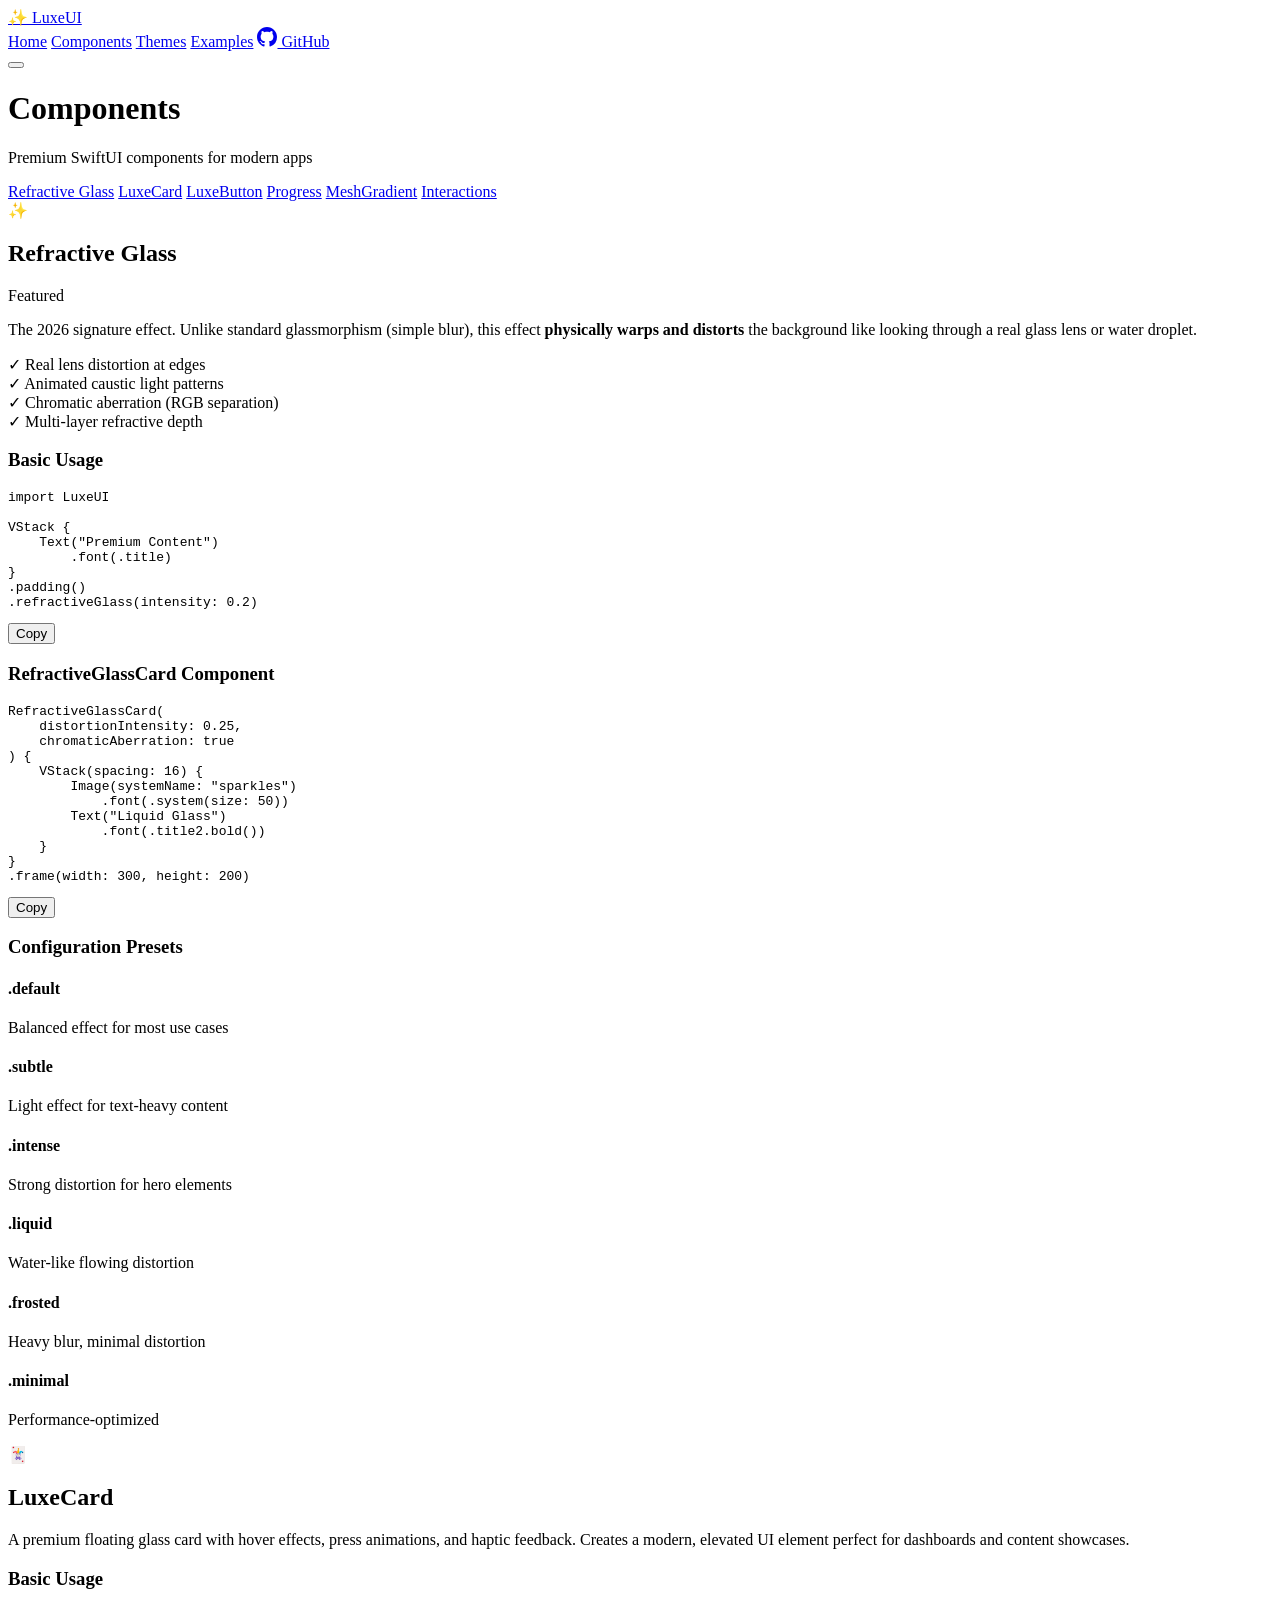
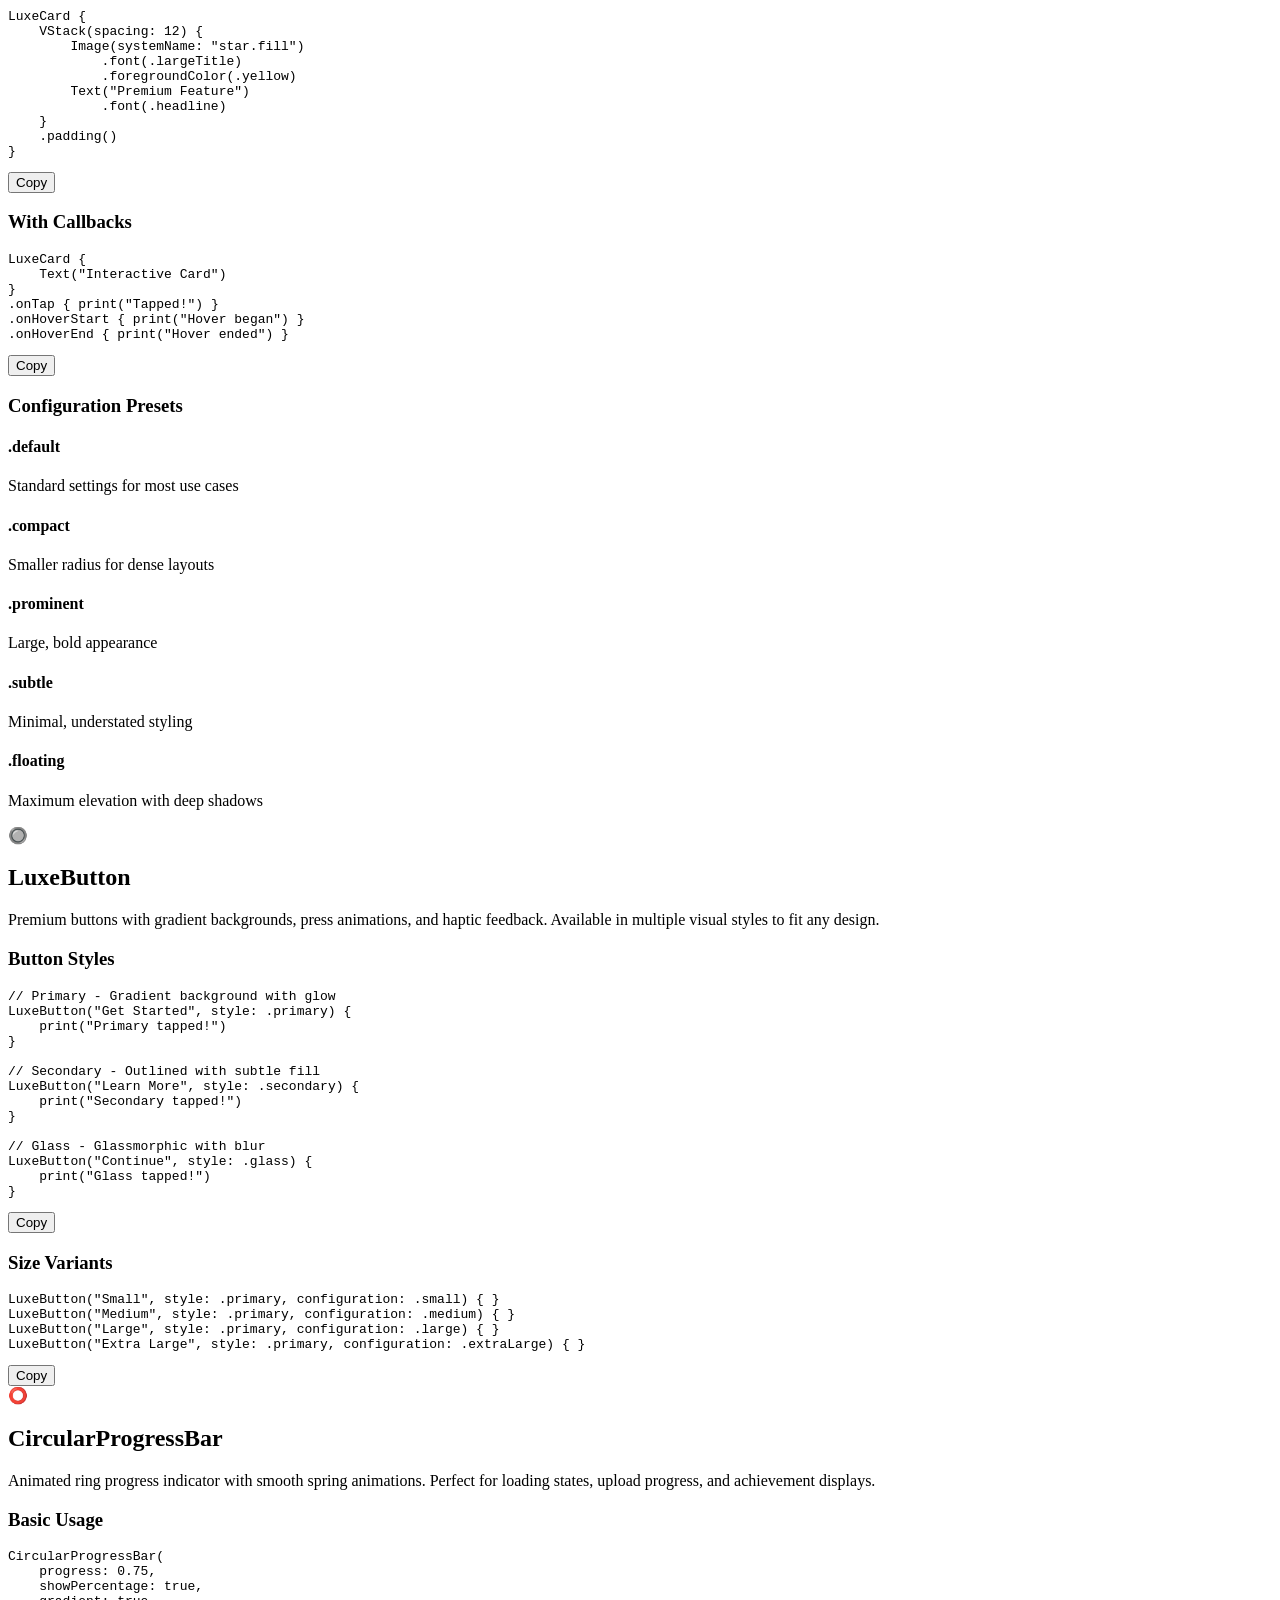
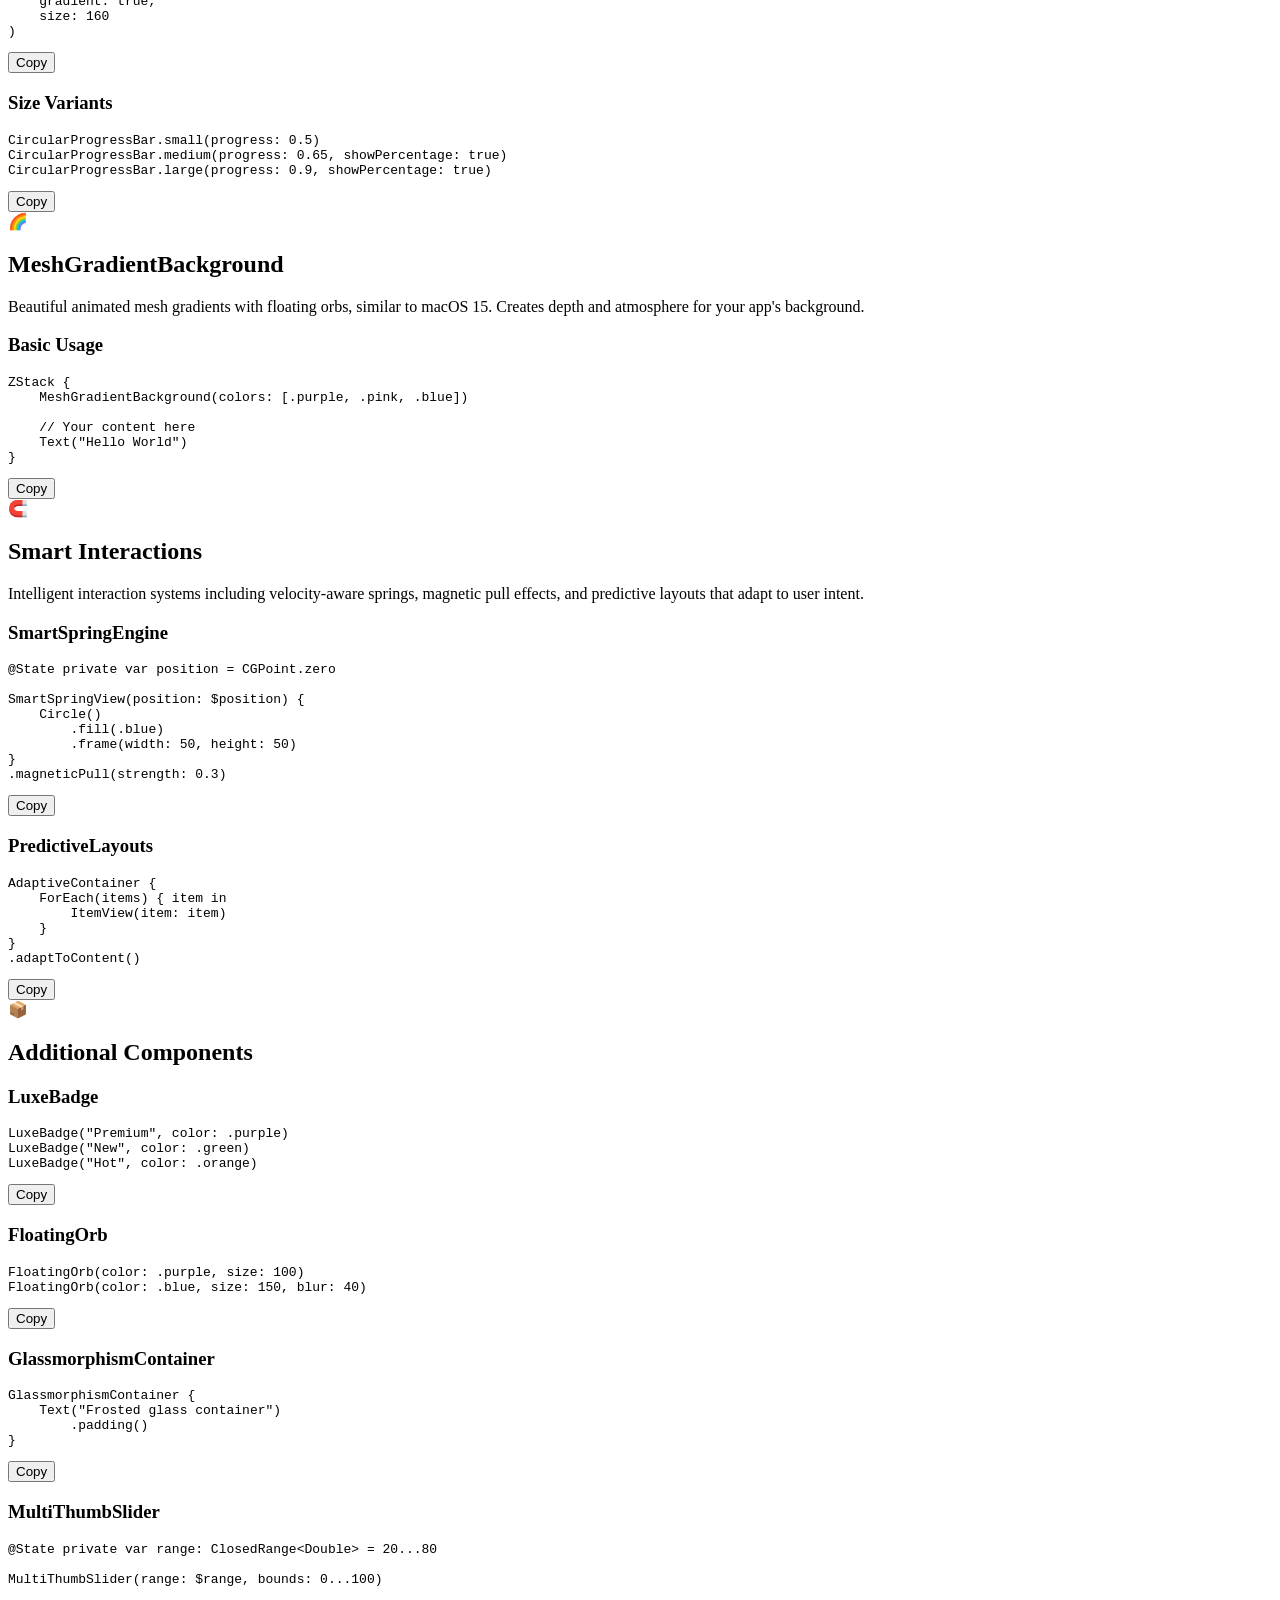
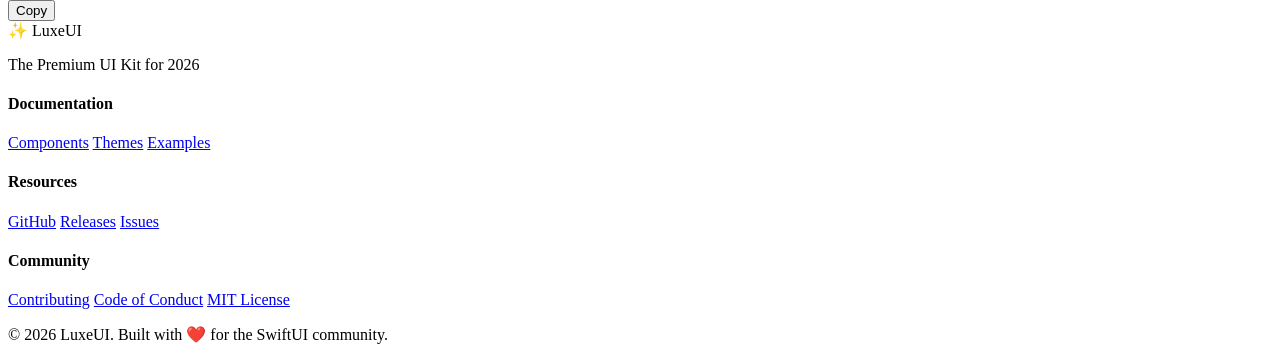
==== docs/components.html @ 12033978 "Add Vercel Analytics to documentation pages" ====
<!DOCTYPE html>
<html lang="en">
<head>
    <meta charset="UTF-8">
    <meta name="viewport" content="width=device-width, initial-scale=1.0">
    <title>Components - LuxeUI</title>
    <link rel="stylesheet" href="styles.css">
    <link rel="preconnect" href="https://fonts.googleapis.com">
    <link rel="preconnect" href="https://fonts.gstatic.com" crossorigin>
    <link href="https://fonts.googleapis.com/css2?family=Inter:wght@300;400;500;600;700&display=swap" rel="stylesheet">
    <link rel="icon" type="image/svg+xml" href="data:image/svg+xml,<svg xmlns='http://www.w3.org/2000/svg' viewBox='0 0 100 100'><text y='.9em' font-size='90'>✨</text></svg>">
</head>
<body>
    <!-- Navigation -->
    <nav class="navbar">
        <div class="nav-container">
            <a href="index.html" class="nav-logo">
                <span class="logo-icon">✨</span>
                <span class="logo-text">LuxeUI</span>
            </a>
            <div class="nav-links">
                <a href="index.html" class="nav-link">Home</a>
                <a href="components.html" class="nav-link active">Components</a>
                <a href="themes.html" class="nav-link">Themes</a>
                <a href="examples.html" class="nav-link">Examples</a>
                <a href="https://github.com/Ronitsabhaya75/Luxe-UI" class="nav-link nav-github" target="_blank">
                    <svg height="20" width="20" viewBox="0 0 16 16" fill="currentColor">
                        <path d="M8 0C3.58 0 0 3.58 0 8c0 3.54 2.29 6.53 5.47 7.59.4.07.55-.17.55-.38 0-.19-.01-.82-.01-1.49-2.01.37-2.53-.49-2.69-.94-.09-.23-.48-.94-.82-1.13-.28-.15-.68-.52-.01-.53.63-.01 1.08.58 1.23.82.72 1.21 1.87.87 2.33.66.07-.52.28-.87.51-1.07-1.78-.2-3.64-.89-3.64-3.95 0-.87.31-1.59.82-2.15-.08-.2-.36-1.02.08-2.12 0 0 .67-.21 2.2.82.64-.18 1.32-.27 2-.27.68 0 1.36.09 2 .27 1.53-1.04 2.2-.82 2.2-.82.44 1.1.16 1.92.08 2.12.51.56.82 1.27.82 2.15 0 3.07-1.87 3.75-3.65 3.95.29.25.54.73.54 1.48 0 1.07-.01 1.93-.01 2.2 0 .21.15.46.55.38A8.013 8.013 0 0016 8c0-4.42-3.58-8-8-8z"/>
                    </svg>
                    GitHub
                </a>
            </div>
            <button class="nav-toggle" aria-label="Toggle menu">
                <span></span>
                <span></span>
                <span></span>
            </button>
        </div>
    </nav>

    <!-- Page Header -->
    <header class="page-header">
        <div class="container">
            <h1>Components</h1>
            <p>Premium SwiftUI components for modern apps</p>
        </div>
    </header>

    <!-- Component Navigation -->
    <div class="component-nav">
        <div class="container">
            <div class="component-nav-links">
                <a href="#refractive-glass" class="component-nav-link">Refractive Glass</a>
                <a href="#luxe-card" class="component-nav-link">LuxeCard</a>
                <a href="#luxe-button" class="component-nav-link">LuxeButton</a>
                <a href="#progress" class="component-nav-link">Progress</a>
                <a href="#mesh-gradient" class="component-nav-link">MeshGradient</a>
                <a href="#interactions" class="component-nav-link">Interactions</a>
            </div>
        </div>
    </div>

    <main class="components-content">
        <div class="container">
            
            <!-- Refractive Glass -->
            <section class="component-section" id="refractive-glass">
                <div class="component-header">
                    <span class="component-icon">✨</span>
                    <div>
                        <h2>Refractive Glass</h2>
                        <span class="component-badge">Featured</span>
                    </div>
                </div>
                <p class="component-description">
                    The 2026 signature effect. Unlike standard glassmorphism (simple blur), this effect 
                    <strong>physically warps and distorts</strong> the background like looking through a real 
                    glass lens or water droplet.
                </p>
                
                <div class="component-features">
                    <div class="feature-item">
                        <span class="feature-check">✓</span>
                        <span>Real lens distortion at edges</span>
                    </div>
                    <div class="feature-item">
                        <span class="feature-check">✓</span>
                        <span>Animated caustic light patterns</span>
                    </div>
                    <div class="feature-item">
                        <span class="feature-check">✓</span>
                        <span>Chromatic aberration (RGB separation)</span>
                    </div>
                    <div class="feature-item">
                        <span class="feature-check">✓</span>
                        <span>Multi-layer refractive depth</span>
                    </div>
                </div>

                <h3>Basic Usage</h3>
                <div class="code-block">
                    <pre><code><span class="code-keyword">import</span> LuxeUI

<span class="code-type">VStack</span> {
    <span class="code-type">Text</span>(<span class="code-string">"Premium Content"</span>)
        .font(.title)
}
.padding()
.<span class="code-method">refractiveGlass</span>(intensity: <span class="code-number">0.2</span>)</code></pre>
                    <button class="copy-btn" onclick="copyCode(this)">Copy</button>
                </div>

                <h3>RefractiveGlassCard Component</h3>
                <div class="code-block">
                    <pre><code><span class="code-type">RefractiveGlassCard</span>(
    distortionIntensity: <span class="code-number">0.25</span>,
    chromaticAberration: <span class="code-keyword">true</span>
) {
    <span class="code-type">VStack</span>(spacing: <span class="code-number">16</span>) {
        <span class="code-type">Image</span>(systemName: <span class="code-string">"sparkles"</span>)
            .font(.system(size: <span class="code-number">50</span>))
        <span class="code-type">Text</span>(<span class="code-string">"Liquid Glass"</span>)
            .font(.title2.bold())
    }
}
.frame(width: <span class="code-number">300</span>, height: <span class="code-number">200</span>)</code></pre>
                    <button class="copy-btn" onclick="copyCode(this)">Copy</button>
                </div>

                <h3>Configuration Presets</h3>
                <div class="presets-grid">
                    <div class="preset-card">
                        <h4>.default</h4>
                        <p>Balanced effect for most use cases</p>
                    </div>
                    <div class="preset-card">
                        <h4>.subtle</h4>
                        <p>Light effect for text-heavy content</p>
                    </div>
                    <div class="preset-card">
                        <h4>.intense</h4>
                        <p>Strong distortion for hero elements</p>
                    </div>
                    <div class="preset-card">
                        <h4>.liquid</h4>
                        <p>Water-like flowing distortion</p>
                    </div>
                    <div class="preset-card">
                        <h4>.frosted</h4>
                        <p>Heavy blur, minimal distortion</p>
                    </div>
                    <div class="preset-card">
                        <h4>.minimal</h4>
                        <p>Performance-optimized</p>
                    </div>
                </div>
            </section>

            <!-- LuxeCard -->
            <section class="component-section" id="luxe-card">
                <div class="component-header">
                    <span class="component-icon">🃏</span>
                    <h2>LuxeCard</h2>
                </div>
                <p class="component-description">
                    A premium floating glass card with hover effects, press animations, and haptic feedback.
                    Creates a modern, elevated UI element perfect for dashboards and content showcases.
                </p>

                <h3>Basic Usage</h3>
                <div class="code-block">
                    <pre><code><span class="code-type">LuxeCard</span> {
    <span class="code-type">VStack</span>(spacing: <span class="code-number">12</span>) {
        <span class="code-type">Image</span>(systemName: <span class="code-string">"star.fill"</span>)
            .font(.largeTitle)
            .foregroundColor(.yellow)
        <span class="code-type">Text</span>(<span class="code-string">"Premium Feature"</span>)
            .font(.headline)
    }
    .padding()
}</code></pre>
                    <button class="copy-btn" onclick="copyCode(this)">Copy</button>
                </div>

                <h3>With Callbacks</h3>
                <div class="code-block">
                    <pre><code><span class="code-type">LuxeCard</span> {
    <span class="code-type">Text</span>(<span class="code-string">"Interactive Card"</span>)
}
.<span class="code-method">onTap</span> { <span class="code-keyword">print</span>(<span class="code-string">"Tapped!"</span>) }
.<span class="code-method">onHoverStart</span> { <span class="code-keyword">print</span>(<span class="code-string">"Hover began"</span>) }
.<span class="code-method">onHoverEnd</span> { <span class="code-keyword">print</span>(<span class="code-string">"Hover ended"</span>) }</code></pre>
                    <button class="copy-btn" onclick="copyCode(this)">Copy</button>
                </div>

                <h3>Configuration Presets</h3>
                <div class="presets-grid">
                    <div class="preset-card">
                        <h4>.default</h4>
                        <p>Standard settings for most use cases</p>
                    </div>
                    <div class="preset-card">
                        <h4>.compact</h4>
                        <p>Smaller radius for dense layouts</p>
                    </div>
                    <div class="preset-card">
                        <h4>.prominent</h4>
                        <p>Large, bold appearance</p>
                    </div>
                    <div class="preset-card">
                        <h4>.subtle</h4>
                        <p>Minimal, understated styling</p>
                    </div>
                    <div class="preset-card">
                        <h4>.floating</h4>
                        <p>Maximum elevation with deep shadows</p>
                    </div>
                </div>
            </section>

            <!-- LuxeButton -->
            <section class="component-section" id="luxe-button">
                <div class="component-header">
                    <span class="component-icon">🔘</span>
                    <h2>LuxeButton</h2>
                </div>
                <p class="component-description">
                    Premium buttons with gradient backgrounds, press animations, and haptic feedback.
                    Available in multiple visual styles to fit any design.
                </p>

                <h3>Button Styles</h3>
                <div class="code-block">
                    <pre><code><span class="code-comment">// Primary - Gradient background with glow</span>
<span class="code-type">LuxeButton</span>(<span class="code-string">"Get Started"</span>, style: .primary) {
    <span class="code-keyword">print</span>(<span class="code-string">"Primary tapped!"</span>)
}

<span class="code-comment">// Secondary - Outlined with subtle fill</span>
<span class="code-type">LuxeButton</span>(<span class="code-string">"Learn More"</span>, style: .secondary) {
    <span class="code-keyword">print</span>(<span class="code-string">"Secondary tapped!"</span>)
}

<span class="code-comment">// Glass - Glassmorphic with blur</span>
<span class="code-type">LuxeButton</span>(<span class="code-string">"Continue"</span>, style: .glass) {
    <span class="code-keyword">print</span>(<span class="code-string">"Glass tapped!"</span>)
}</code></pre>
                    <button class="copy-btn" onclick="copyCode(this)">Copy</button>
                </div>

                <h3>Size Variants</h3>
                <div class="code-block">
                    <pre><code><span class="code-type">LuxeButton</span>(<span class="code-string">"Small"</span>, style: .primary, configuration: .small) { }
<span class="code-type">LuxeButton</span>(<span class="code-string">"Medium"</span>, style: .primary, configuration: .medium) { }
<span class="code-type">LuxeButton</span>(<span class="code-string">"Large"</span>, style: .primary, configuration: .large) { }
<span class="code-type">LuxeButton</span>(<span class="code-string">"Extra Large"</span>, style: .primary, configuration: .extraLarge) { }</code></pre>
                    <button class="copy-btn" onclick="copyCode(this)">Copy</button>
                </div>
            </section>

            <!-- CircularProgressBar -->
            <section class="component-section" id="progress">
                <div class="component-header">
                    <span class="component-icon">⭕</span>
                    <h2>CircularProgressBar</h2>
                </div>
                <p class="component-description">
                    Animated ring progress indicator with smooth spring animations.
                    Perfect for loading states, upload progress, and achievement displays.
                </p>

                <h3>Basic Usage</h3>
                <div class="code-block">
                    <pre><code><span class="code-type">CircularProgressBar</span>(
    progress: <span class="code-number">0.75</span>,
    showPercentage: <span class="code-keyword">true</span>,
    gradient: <span class="code-keyword">true</span>,
    size: <span class="code-number">160</span>
)</code></pre>
                    <button class="copy-btn" onclick="copyCode(this)">Copy</button>
                </div>

                <h3>Size Variants</h3>
                <div class="code-block">
                    <pre><code><span class="code-type">CircularProgressBar</span>.small(progress: <span class="code-number">0.5</span>)
<span class="code-type">CircularProgressBar</span>.medium(progress: <span class="code-number">0.65</span>, showPercentage: <span class="code-keyword">true</span>)
<span class="code-type">CircularProgressBar</span>.large(progress: <span class="code-number">0.9</span>, showPercentage: <span class="code-keyword">true</span>)</code></pre>
                    <button class="copy-btn" onclick="copyCode(this)">Copy</button>
                </div>
            </section>

            <!-- MeshGradientBackground -->
            <section class="component-section" id="mesh-gradient">
                <div class="component-header">
                    <span class="component-icon">🌈</span>
                    <h2>MeshGradientBackground</h2>
                </div>
                <p class="component-description">
                    Beautiful animated mesh gradients with floating orbs, similar to macOS 15.
                    Creates depth and atmosphere for your app's background.
                </p>

                <h3>Basic Usage</h3>
                <div class="code-block">
                    <pre><code><span class="code-type">ZStack</span> {
    <span class="code-type">MeshGradientBackground</span>(colors: [.purple, .pink, .blue])
    
    <span class="code-comment">// Your content here</span>
    <span class="code-type">Text</span>(<span class="code-string">"Hello World"</span>)
}</code></pre>
                    <button class="copy-btn" onclick="copyCode(this)">Copy</button>
                </div>
            </section>

            <!-- Smart Interactions -->
            <section class="component-section" id="interactions">
                <div class="component-header">
                    <span class="component-icon">🧲</span>
                    <h2>Smart Interactions</h2>
                </div>
                <p class="component-description">
                    Intelligent interaction systems including velocity-aware springs, magnetic pull effects,
                    and predictive layouts that adapt to user intent.
                </p>

                <h3>SmartSpringEngine</h3>
                <div class="code-block">
                    <pre><code><span class="code-keyword">@State private var</span> position = <span class="code-type">CGPoint</span>.zero

<span class="code-type">SmartSpringView</span>(position: $position) {
    <span class="code-type">Circle</span>()
        .fill(.blue)
        .frame(width: <span class="code-number">50</span>, height: <span class="code-number">50</span>)
}
.<span class="code-method">magneticPull</span>(strength: <span class="code-number">0.3</span>)</code></pre>
                    <button class="copy-btn" onclick="copyCode(this)">Copy</button>
                </div>

                <h3>PredictiveLayouts</h3>
                <div class="code-block">
                    <pre><code><span class="code-type">AdaptiveContainer</span> {
    <span class="code-type">ForEach</span>(items) { item <span class="code-keyword">in</span>
        <span class="code-type">ItemView</span>(item: item)
    }
}
.<span class="code-method">adaptToContent</span>()</code></pre>
                    <button class="copy-btn" onclick="copyCode(this)">Copy</button>
                </div>
            </section>

            <!-- Additional Components -->
            <section class="component-section" id="additional">
                <div class="component-header">
                    <span class="component-icon">📦</span>
                    <h2>Additional Components</h2>
                </div>
                
                <h3>LuxeBadge</h3>
                <div class="code-block">
                    <pre><code><span class="code-type">LuxeBadge</span>(<span class="code-string">"Premium"</span>, color: .purple)
<span class="code-type">LuxeBadge</span>(<span class="code-string">"New"</span>, color: .green)
<span class="code-type">LuxeBadge</span>(<span class="code-string">"Hot"</span>, color: .orange)</code></pre>
                    <button class="copy-btn" onclick="copyCode(this)">Copy</button>
                </div>

                <h3>FloatingOrb</h3>
                <div class="code-block">
                    <pre><code><span class="code-type">FloatingOrb</span>(color: .purple, size: <span class="code-number">100</span>)
<span class="code-type">FloatingOrb</span>(color: .blue, size: <span class="code-number">150</span>, blur: <span class="code-number">40</span>)</code></pre>
                    <button class="copy-btn" onclick="copyCode(this)">Copy</button>
                </div>

                <h3>GlassmorphismContainer</h3>
                <div class="code-block">
                    <pre><code><span class="code-type">GlassmorphismContainer</span> {
    <span class="code-type">Text</span>(<span class="code-string">"Frosted glass container"</span>)
        .padding()
}</code></pre>
                    <button class="copy-btn" onclick="copyCode(this)">Copy</button>
                </div>

                <h3>MultiThumbSlider</h3>
                <div class="code-block">
                    <pre><code><span class="code-keyword">@State private var</span> range: <span class="code-type">ClosedRange</span><<span class="code-type">Double</span>> = <span class="code-number">20</span>...<span class="code-number">80</span>

<span class="code-type">MultiThumbSlider</span>(range: $range, bounds: <span class="code-number">0</span>...<span class="code-number">100</span>)</code></pre>
                    <button class="copy-btn" onclick="copyCode(this)">Copy</button>
                </div>
            </section>

        </div>
    </main>

    <!-- Footer -->
    <footer class="footer">
        <div class="container">
            <div class="footer-grid">
                <div class="footer-brand">
                    <span class="logo-icon">✨</span>
                    <span class="logo-text">LuxeUI</span>
                    <p>The Premium UI Kit for 2026</p>
                </div>
                <div class="footer-links">
                    <h4>Documentation</h4>
                    <a href="components.html">Components</a>
                    <a href="themes.html">Themes</a>
                    <a href="examples.html">Examples</a>
                </div>
                <div class="footer-links">
                    <h4>Resources</h4>
                    <a href="https://github.com/Ronitsabhaya75/Luxe-UI" target="_blank">GitHub</a>
                    <a href="https://github.com/Ronitsabhaya75/Luxe-UI/releases" target="_blank">Releases</a>
                    <a href="https://github.com/Ronitsabhaya75/Luxe-UI/issues" target="_blank">Issues</a>
                </div>
                <div class="footer-links">
                    <h4>Community</h4>
                    <a href="https://github.com/Ronitsabhaya75/Luxe-UI/blob/main/CONTRIBUTING.md" target="_blank">Contributing</a>
                    <a href="https://github.com/Ronitsabhaya75/Luxe-UI/blob/main/CODE_OF_CONDUCT.md" target="_blank">Code of Conduct</a>
                    <a href="https://github.com/Ronitsabhaya75/Luxe-UI/blob/main/LICENSE" target="_blank">MIT License</a>
                </div>
            </div>
            <div class="footer-bottom">
                <p>© 2026 LuxeUI. Built with ❤️ for the SwiftUI community.</p>
            </div>
        </div>
    </footer>

    <script src="script.js"></script>
    <script defer src="https://va.vercel-scripts.com/v1/script.js"></script>
</body>
</html>
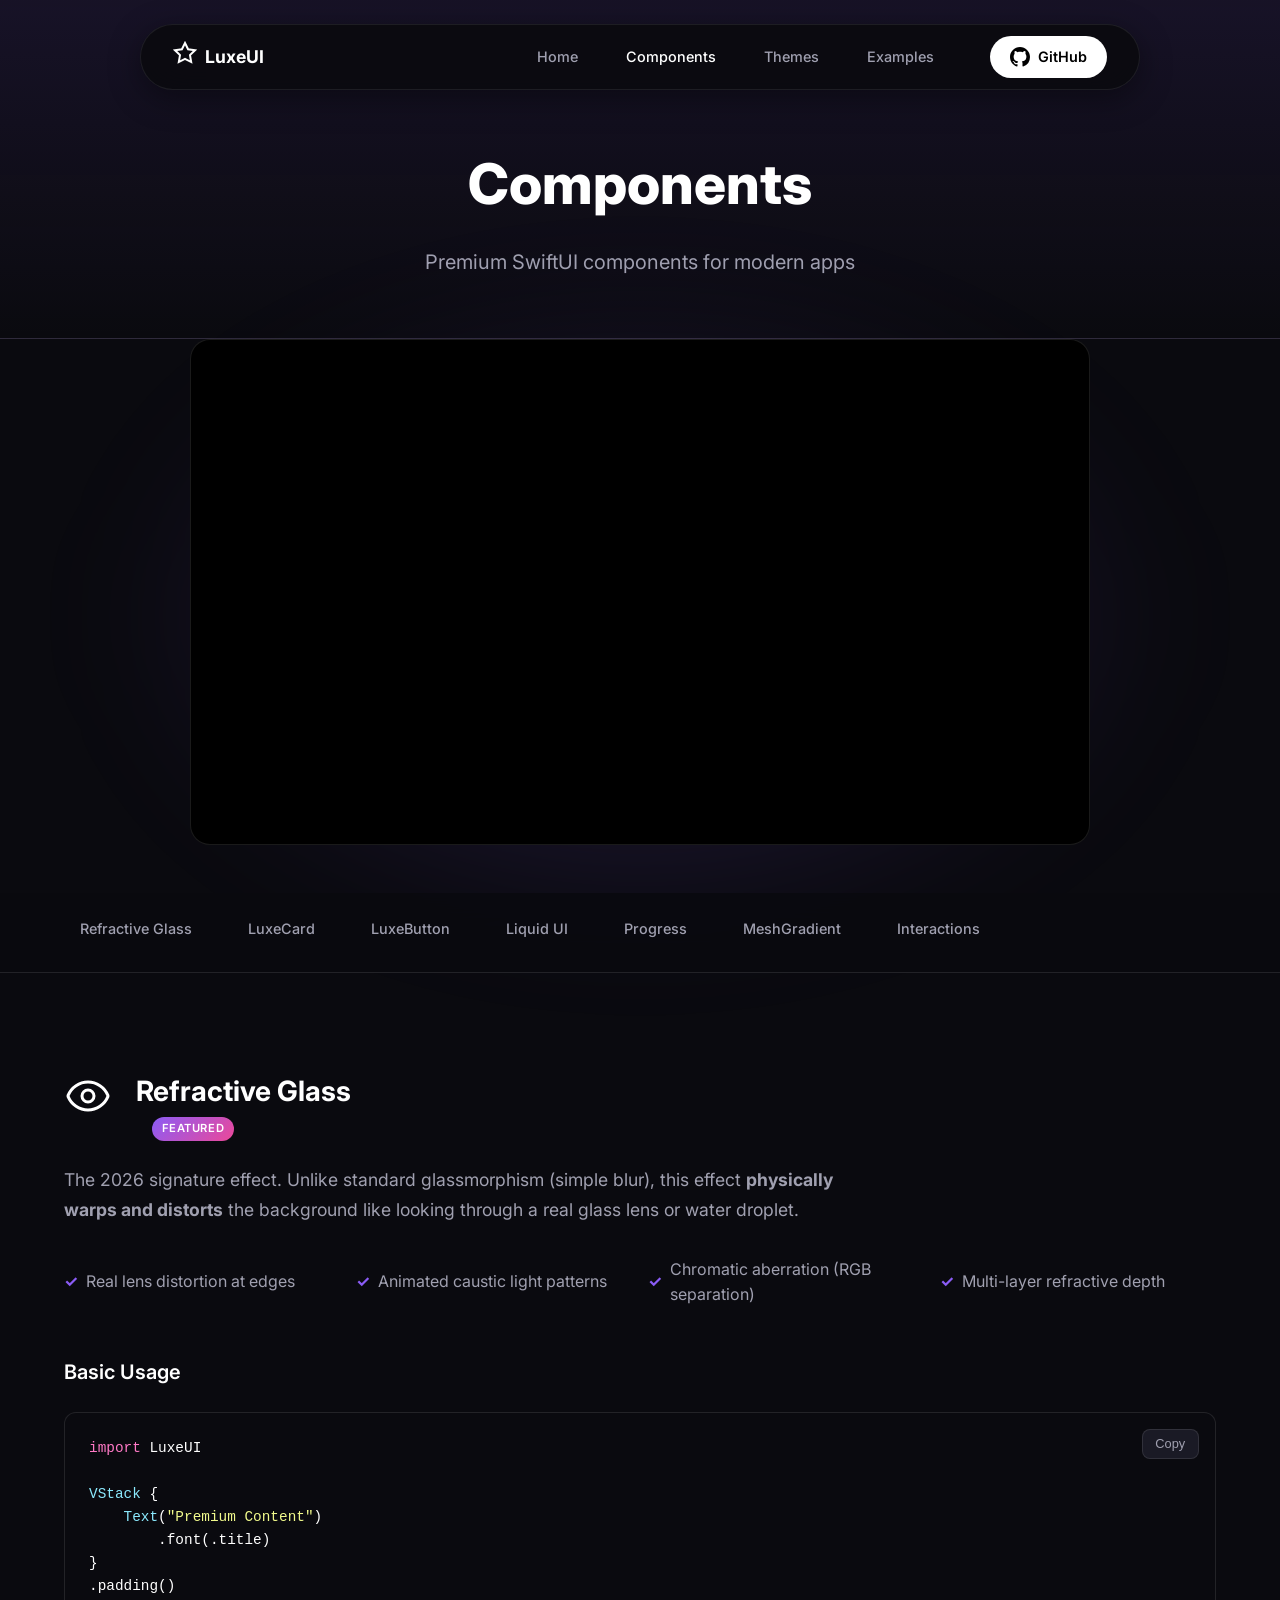
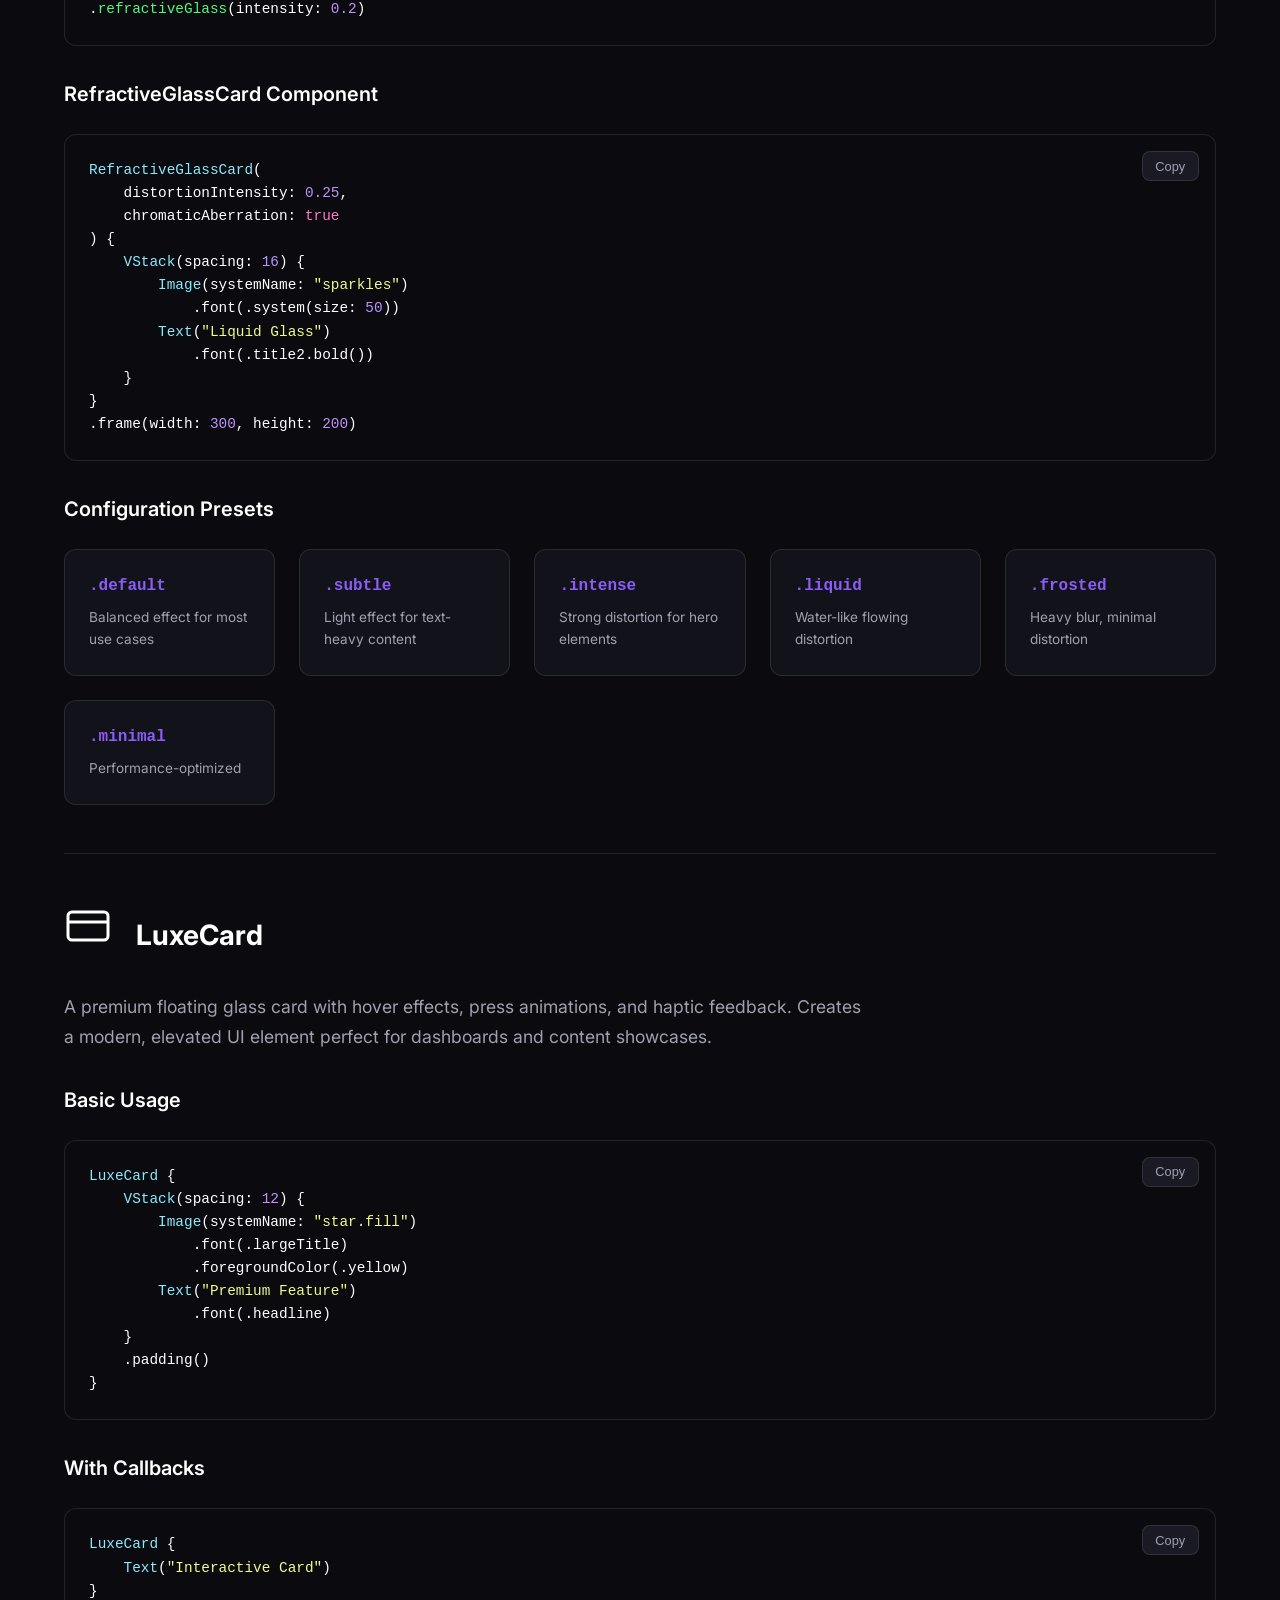
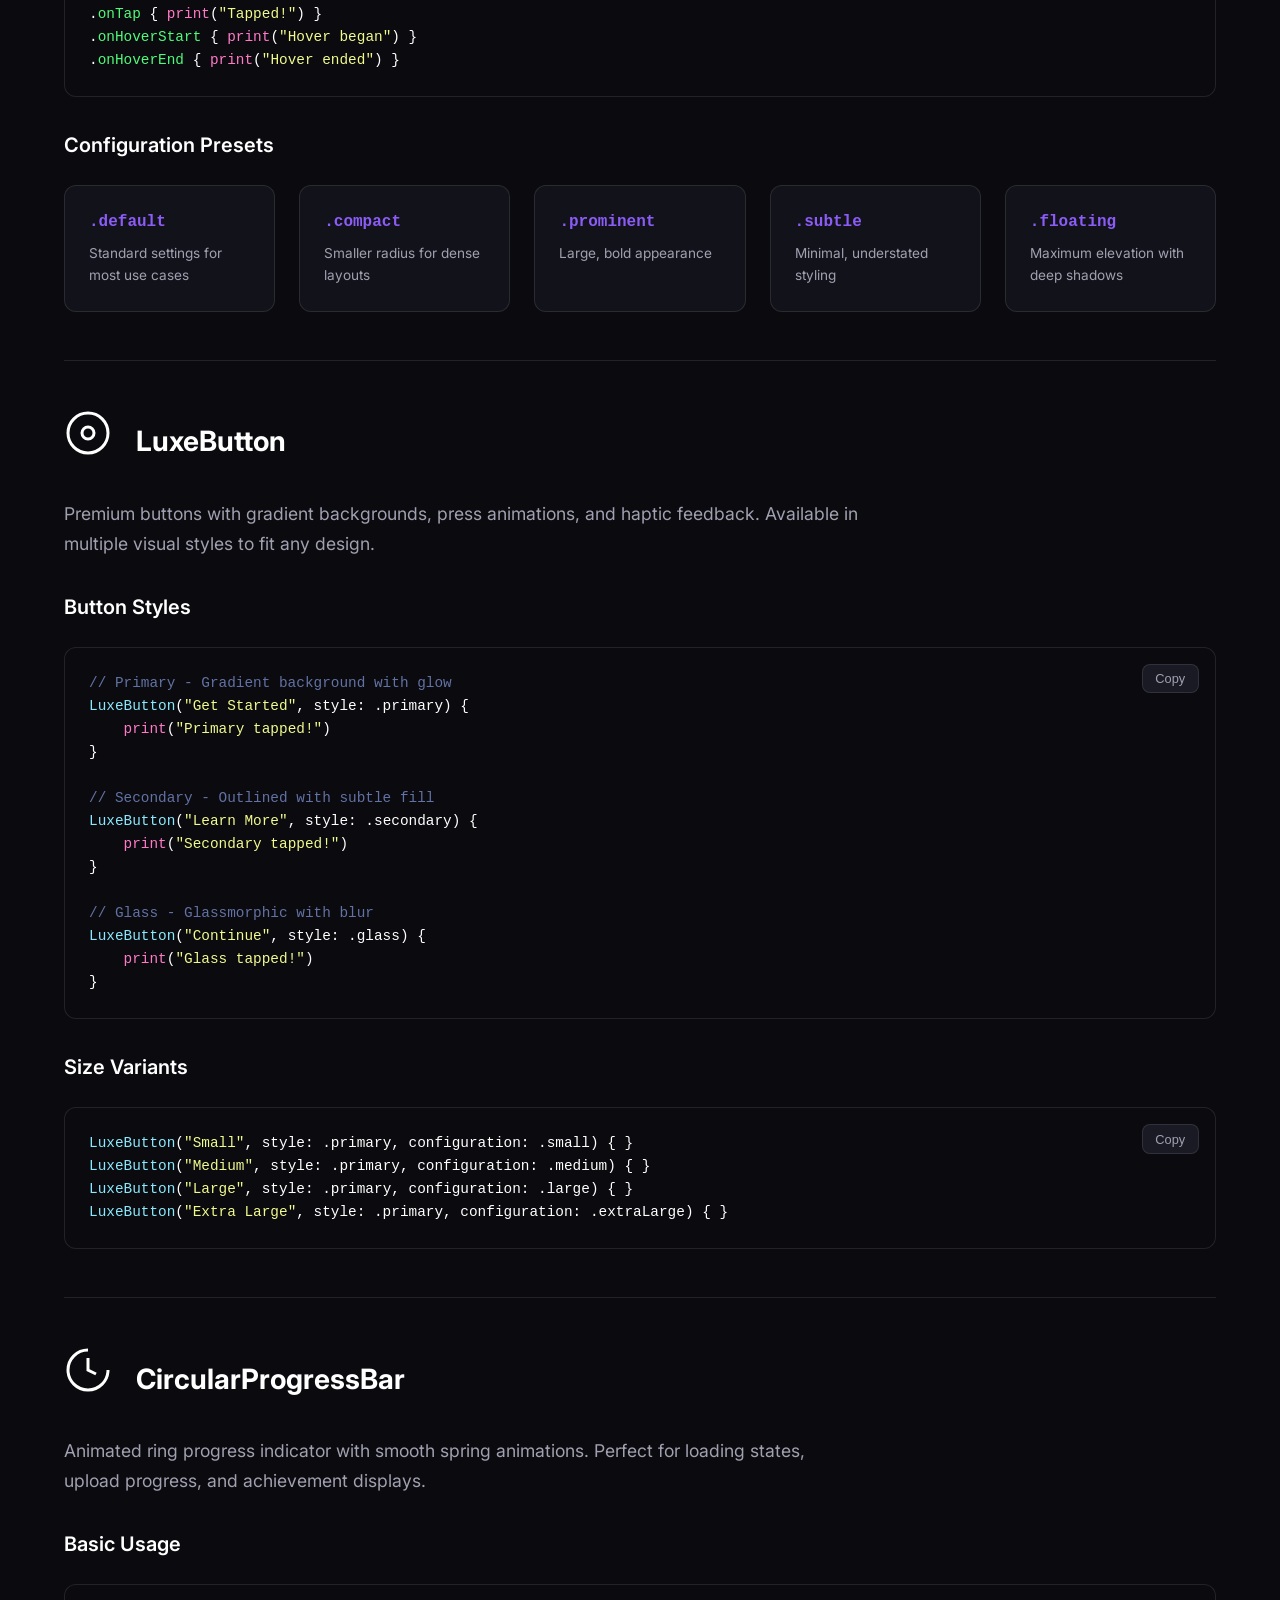
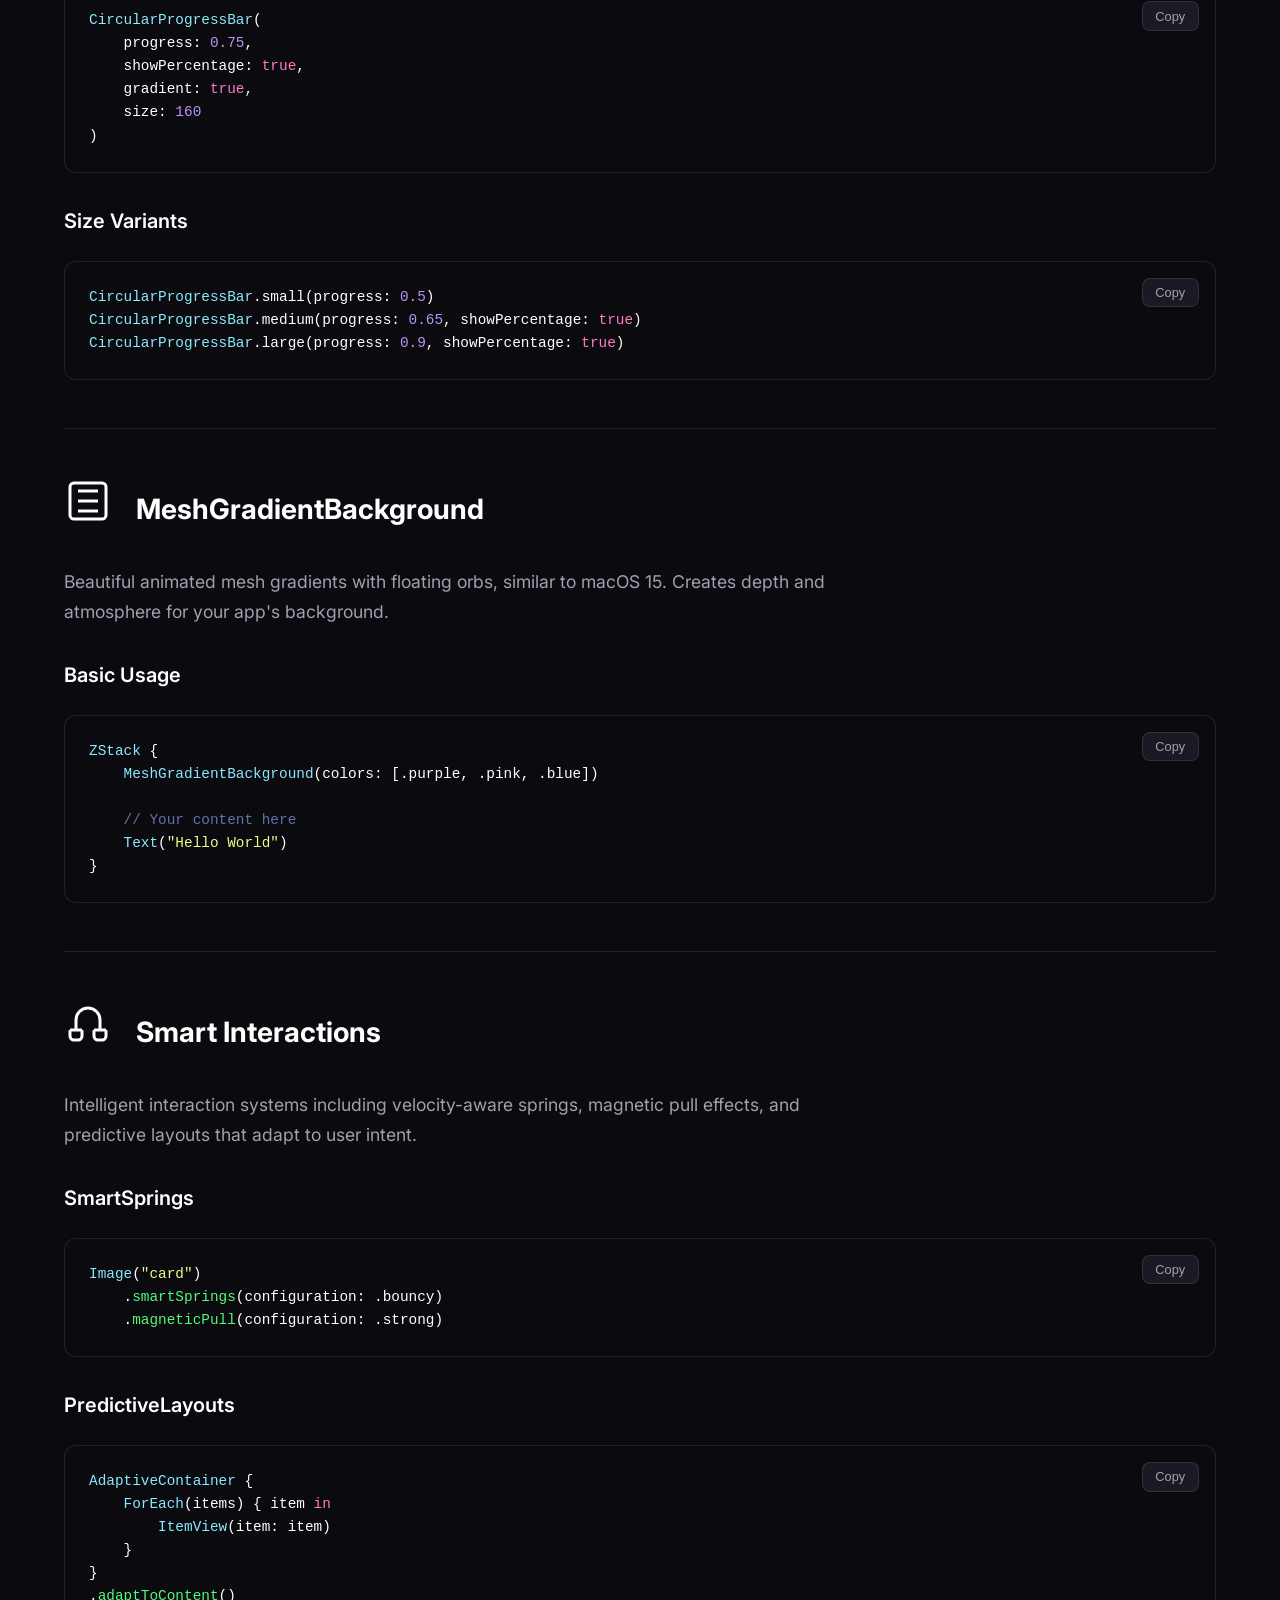
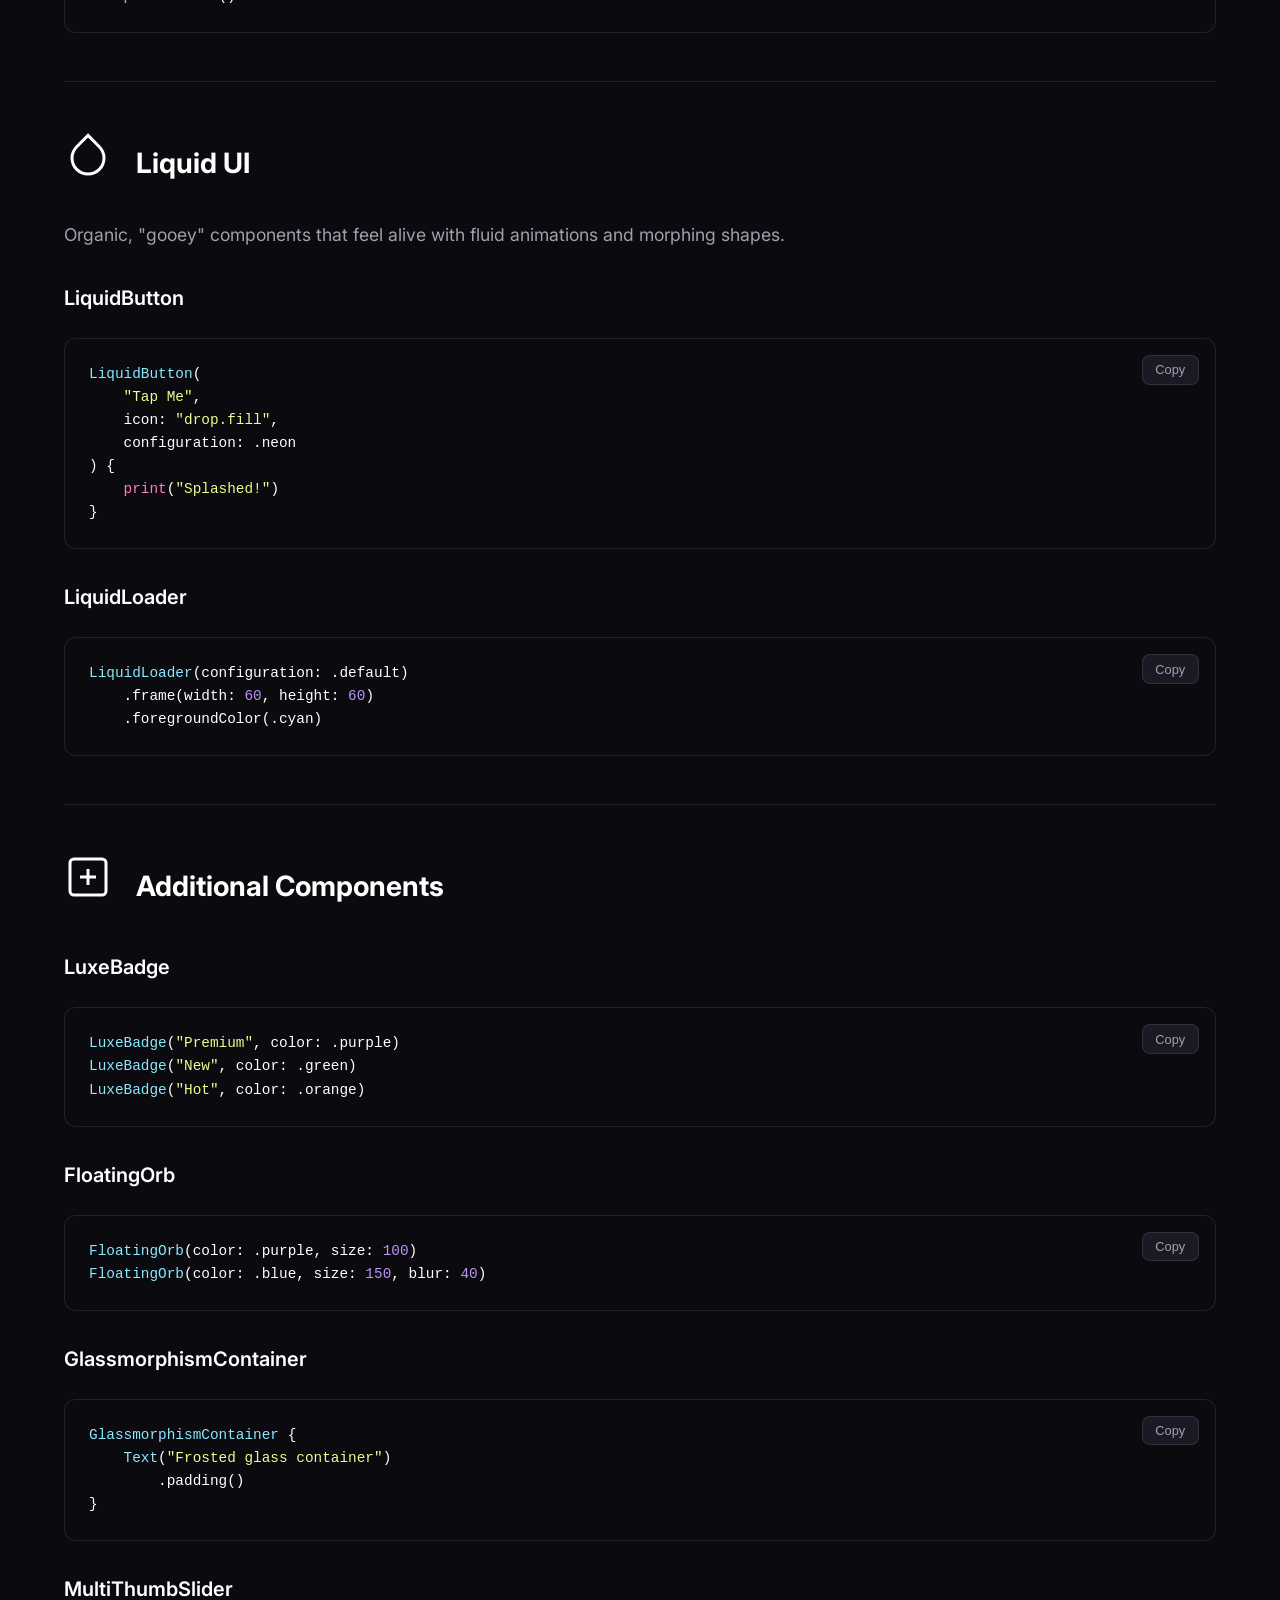
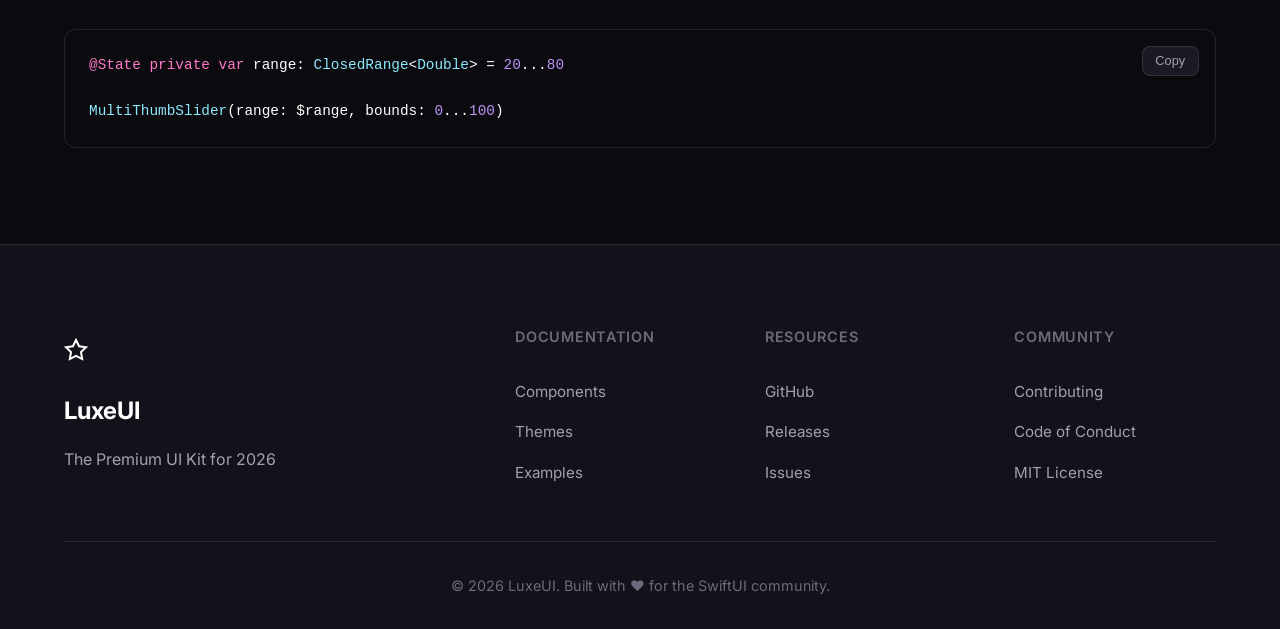
==== commit 94e4acf0: "updated website docs" ====
--- a/docs/components.html
+++ b/docs/components.html
@@ -1,5 +1,6 @@
 <!DOCTYPE html>
 <html lang="en">
+
 <head>
     <meta charset="UTF-8">
     <meta name="viewport" content="width=device-width, initial-scale=1.0">
@@ -8,14 +9,20 @@
     <link rel="preconnect" href="https://fonts.googleapis.com">
     <link rel="preconnect" href="https://fonts.gstatic.com" crossorigin>
     <link href="https://fonts.googleapis.com/css2?family=Inter:wght@300;400;500;600;700&display=swap" rel="stylesheet">
-    <link rel="icon" type="image/svg+xml" href="data:image/svg+xml,<svg xmlns='http://www.w3.org/2000/svg' viewBox='0 0 100 100'><text y='.9em' font-size='90'>✨</text></svg>">
+    <link rel="icon" type="image/svg+xml"
+        href="data:image/svg+xml,<svg xmlns='http://www.w3.org/2000/svg' viewBox='0 0 100 100'><text y='.9em' font-size='90'>✨</text></svg>">
 </head>
+
 <body>
     <!-- Navigation -->
     <nav class="navbar">
         <div class="nav-container">
             <a href="index.html" class="nav-logo">
-                <span class="logo-icon">✨</span>
+                <span class="logo-icon"><svg width="24" height="24" viewBox="0 0 24 24" fill="none"
+                        stroke="currentColor" stroke-width="2">
+                        <path
+                            d="M12 2l3.09 6.26L22 9.27l-5 4.87 1.18 6.88L12 17.77l-6.18 3.25L7 14.14 2 9.27l6.91-1.01L12 2z" />
+                    </svg></span>
                 <span class="logo-text">LuxeUI</span>
             </a>
             <div class="nav-links">
@@ -25,7 +32,8 @@
                 <a href="examples.html" class="nav-link">Examples</a>
                 <a href="https://github.com/Ronitsabhaya75/Luxe-UI" class="nav-link nav-github" target="_blank">
                     <svg height="20" width="20" viewBox="0 0 16 16" fill="currentColor">
-                        <path d="M8 0C3.58 0 0 3.58 0 8c0 3.54 2.29 6.53 5.47 7.59.4.07.55-.17.55-.38 0-.19-.01-.82-.01-1.49-2.01.37-2.53-.49-2.69-.94-.09-.23-.48-.94-.82-1.13-.28-.15-.68-.52-.01-.53.63-.01 1.08.58 1.23.82.72 1.21 1.87.87 2.33.66.07-.52.28-.87.51-1.07-1.78-.2-3.64-.89-3.64-3.95 0-.87.31-1.59.82-2.15-.08-.2-.36-1.02.08-2.12 0 0 .67-.21 2.2.82.64-.18 1.32-.27 2-.27.68 0 1.36.09 2 .27 1.53-1.04 2.2-.82 2.2-.82.44 1.1.16 1.92.08 2.12.51.56.82 1.27.82 2.15 0 3.07-1.87 3.75-3.65 3.95.29.25.54.73.54 1.48 0 1.07-.01 1.93-.01 2.2 0 .21.15.46.55.38A8.013 8.013 0 0016 8c0-4.42-3.58-8-8-8z"/>
+                        <path
+                            d="M8 0C3.58 0 0 3.58 0 8c0 3.54 2.29 6.53 5.47 7.59.4.07.55-.17.55-.38 0-.19-.01-.82-.01-1.49-2.01.37-2.53-.49-2.69-.94-.09-.23-.48-.94-.82-1.13-.28-.15-.68-.52-.01-.53.63-.01 1.08.58 1.23.82.72 1.21 1.87.87 2.33.66.07-.52.28-.87.51-1.07-1.78-.2-3.64-.89-3.64-3.95 0-.87.31-1.59.82-2.15-.08-.2-.36-1.02.08-2.12 0 0 .67-.21 2.2.82.64-.18 1.32-.27 2-.27.68 0 1.36.09 2 .27 1.53-1.04 2.2-.82 2.2-.82.44 1.1.16 1.92.08 2.12.51.56.82 1.27.82 2.15 0 3.07-1.87 3.75-3.65 3.95.29.25.54.73.54 1.48 0 1.07-.01 1.93-.01 2.2 0 .21.15.46.55.38A8.013 8.013 0 0016 8c0-4.42-3.58-8-8-8z" />
                     </svg>
                     GitHub
                 </a>
@@ -46,6 +54,17 @@
         </div>
     </header>
 
+    <!-- Demo Video -->
+    <div class="container">
+        <section class="video-showcase" style="padding-top: 0; padding-bottom: var(--space-xl);">
+            <div class="video-container">
+                <iframe src="https://drive.google.com/file/d/1-v4oetvh5TVUogkcqo27JBNhWryTKIxe/preview"
+                    class="demo-video" allow="autoplay" style="border:none;">
+                </iframe>
+            </div>
+        </section>
+    </div>
+
     <!-- Component Navigation -->
     <div class="component-nav">
         <div class="container">
@@ -53,6 +72,7 @@
                 <a href="#refractive-glass" class="component-nav-link">Refractive Glass</a>
                 <a href="#luxe-card" class="component-nav-link">LuxeCard</a>
                 <a href="#luxe-button" class="component-nav-link">LuxeButton</a>
+                <a href="#liquid-ui" class="component-nav-link">Liquid UI</a>
                 <a href="#progress" class="component-nav-link">Progress</a>
                 <a href="#mesh-gradient" class="component-nav-link">MeshGradient</a>
                 <a href="#interactions" class="component-nav-link">Interactions</a>
@@ -62,22 +82,27 @@
 
     <main class="components-content">
         <div class="container">
-            
+
             <!-- Refractive Glass -->
             <section class="component-section" id="refractive-glass">
                 <div class="component-header">
-                    <span class="component-icon">✨</span>
+                    <span class="component-icon"><svg width="48" height="48" viewBox="0 0 24 24" fill="none"
+                            stroke="currentColor" stroke-width="1.5">
+                            <path
+                                d="M2.062 12.348a1 1 0 0 1 0-.696 10.75 10.75 0 0 1 19.876 0 1 1 0 0 1 0 .696 10.75 10.75 0 0 1-19.876 0" />
+                            <circle cx="12" cy="12" r="3" />
+                        </svg></span>
                     <div>
                         <h2>Refractive Glass</h2>
                         <span class="component-badge">Featured</span>
                     </div>
                 </div>
                 <p class="component-description">
-                    The 2026 signature effect. Unlike standard glassmorphism (simple blur), this effect 
-                    <strong>physically warps and distorts</strong> the background like looking through a real 
+                    The 2026 signature effect. Unlike standard glassmorphism (simple blur), this effect
+                    <strong>physically warps and distorts</strong> the background like looking through a real
                     glass lens or water droplet.
                 </p>
-                
+
                 <div class="component-features">
                     <div class="feature-item">
                         <span class="feature-check">✓</span>
@@ -159,7 +184,11 @@
             <!-- LuxeCard -->
             <section class="component-section" id="luxe-card">
                 <div class="component-header">
-                    <span class="component-icon">🃏</span>
+                    <span class="component-icon"><svg width="48" height="48" viewBox="0 0 24 24" fill="none"
+                            stroke="currentColor" stroke-width="1.5">
+                            <rect x="2" y="5" width="20" height="14" rx="2" />
+                            <line x1="2" y1="10" x2="22" y2="10" />
+                        </svg></span>
                     <h2>LuxeCard</h2>
                 </div>
                 <p class="component-description">
@@ -221,7 +250,11 @@
             <!-- LuxeButton -->
             <section class="component-section" id="luxe-button">
                 <div class="component-header">
-                    <span class="component-icon">🔘</span>
+                    <span class="component-icon"><svg width="48" height="48" viewBox="0 0 24 24" fill="none"
+                            stroke="currentColor" stroke-width="1.5">
+                            <circle cx="12" cy="12" r="10" />
+                            <circle cx="12" cy="12" r="3" />
+                        </svg></span>
                     <h2>LuxeButton</h2>
                 </div>
                 <p class="component-description">
@@ -261,7 +294,11 @@
             <!-- CircularProgressBar -->
             <section class="component-section" id="progress">
                 <div class="component-header">
-                    <span class="component-icon">⭕</span>
+                    <span class="component-icon"><svg width="48" height="48" viewBox="0 0 24 24" fill="none"
+                            stroke="currentColor" stroke-width="1.5">
+                            <path d="M12 2a10 10 0 1 0 10 10" />
+                            <path d="M12 6v6l4 2" />
+                        </svg></span>
                     <h2>CircularProgressBar</h2>
                 </div>
                 <p class="component-description">
@@ -292,7 +329,13 @@
             <!-- MeshGradientBackground -->
             <section class="component-section" id="mesh-gradient">
                 <div class="component-header">
-                    <span class="component-icon">🌈</span>
+                    <span class="component-icon"><svg width="48" height="48" viewBox="0 0 24 24" fill="none"
+                            stroke="currentColor" stroke-width="1.5">
+                            <rect x="3" y="3" width="18" height="18" rx="2" />
+                            <path d="M7 7h10" />
+                            <path d="M7 12h10" />
+                            <path d="M7 17h10" />
+                        </svg></span>
                     <h2>MeshGradientBackground</h2>
                 </div>
                 <p class="component-description">
@@ -315,7 +358,14 @@
             <!-- Smart Interactions -->
             <section class="component-section" id="interactions">
                 <div class="component-header">
-                    <span class="component-icon">🧲</span>
+                    <span class="component-icon"><svg width="48" height="48" viewBox="0 0 24 24" fill="none"
+                            stroke="currentColor" stroke-width="1.5">
+                            <path d="M6 15v-5a6 6 0 0 1 12 0v5" />
+                            <path d="M3 15h6" />
+                            <path d="M15 15h6" />
+                            <path d="M3 15v3a2 2 0 0 0 2 2h2a2 2 0 0 0 2-2v-3" />
+                            <path d="M15 15v3a2 2 0 0 0 2 2h2a2 2 0 0 0 2-2v-3" />
+                        </svg></span>
                     <h2>Smart Interactions</h2>
                 </div>
                 <p class="component-description">
@@ -323,16 +373,11 @@
                     and predictive layouts that adapt to user intent.
                 </p>
 
-                <h3>SmartSpringEngine</h3>
-                <div class="code-block">
-                    <pre><code><span class="code-keyword">@State private var</span> position = <span class="code-type">CGPoint</span>.zero
-
-<span class="code-type">SmartSpringView</span>(position: $position) {
-    <span class="code-type">Circle</span>()
-        .fill(.blue)
-        .frame(width: <span class="code-number">50</span>, height: <span class="code-number">50</span>)
-}
-.<span class="code-method">magneticPull</span>(strength: <span class="code-number">0.3</span>)</code></pre>
+                <h3>SmartSprings</h3>
+                <div class="code-block">
+                    <pre><code><span class="code-type">Image</span>(<span class="code-string">"card"</span>)
+    .<span class="code-method">smartSprings</span>(configuration: .bouncy)
+    .<span class="code-method">magneticPull</span>(configuration: .strong)</code></pre>
                     <button class="copy-btn" onclick="copyCode(this)">Copy</button>
                 </div>
 
@@ -348,13 +393,52 @@
                 </div>
             </section>
 
+            <!-- Liquid UI -->
+            <section class="component-section" id="liquid-ui">
+                <div class="component-header">
+                    <span class="component-icon"><svg width="48" height="48" viewBox="0 0 24 24" fill="none"
+                            stroke="currentColor" stroke-width="1.5">
+                            <path d="M12 2.69l5.66 5.66a8 8 0 1 1-11.31 0z" />
+                        </svg></span>
+                    <h2>Liquid UI</h2>
+                </div>
+                <p class="component-description">
+                    Organic, "gooey" components that feel alive with fluid animations and morphing shapes.
+                </p>
+
+                <h3>LiquidButton</h3>
+                <div class="code-block">
+                    <pre><code><span class="code-type">LiquidButton</span>(
+    <span class="code-string">"Tap Me"</span>,
+    icon: <span class="code-string">"drop.fill"</span>,
+    configuration: .neon
+) {
+    <span class="code-keyword">print</span>(<span class="code-string">"Splashed!"</span>)
+}</code></pre>
+                    <button class="copy-btn" onclick="copyCode(this)">Copy</button>
+                </div>
+
+                <h3>LiquidLoader</h3>
+                <div class="code-block">
+                    <pre><code><span class="code-type">LiquidLoader</span>(configuration: .default)
+    .frame(width: <span class="code-number">60</span>, height: <span class="code-number">60</span>)
+    .foregroundColor(.cyan)</code></pre>
+                    <button class="copy-btn" onclick="copyCode(this)">Copy</button>
+                </div>
+            </section>
+
             <!-- Additional Components -->
             <section class="component-section" id="additional">
                 <div class="component-header">
-                    <span class="component-icon">📦</span>
+                    <span class="component-icon"><svg width="48" height="48" viewBox="0 0 24 24" fill="none"
+                            stroke="currentColor" stroke-width="1.5">
+                            <rect x="3" y="3" width="18" height="18" rx="2" ry="2" />
+                            <line x1="12" y1="8" x2="12" y2="16" />
+                            <line x1="8" y1="12" x2="16" y2="12" />
+                        </svg></span>
                     <h2>Additional Components</h2>
                 </div>
-                
+
                 <h3>LuxeBadge</h3>
                 <div class="code-block">
                     <pre><code><span class="code-type">LuxeBadge</span>(<span class="code-string">"Premium"</span>, color: .purple)
@@ -396,7 +480,11 @@
         <div class="container">
             <div class="footer-grid">
                 <div class="footer-brand">
-                    <span class="logo-icon">✨</span>
+                    <span class="logo-icon"><svg width="24" height="24" viewBox="0 0 24 24" fill="none"
+                            stroke="currentColor" stroke-width="2">
+                            <path
+                                d="M12 2l3.09 6.26L22 9.27l-5 4.87 1.18 6.88L12 17.77l-6.18 3.25L7 14.14 2 9.27l6.91-1.01L12 2z" />
+                        </svg></span>
                     <span class="logo-text">LuxeUI</span>
                     <p>The Premium UI Kit for 2026</p>
                 </div>
@@ -414,9 +502,12 @@
                 </div>
                 <div class="footer-links">
                     <h4>Community</h4>
-                    <a href="https://github.com/Ronitsabhaya75/Luxe-UI/blob/main/CONTRIBUTING.md" target="_blank">Contributing</a>
-                    <a href="https://github.com/Ronitsabhaya75/Luxe-UI/blob/main/CODE_OF_CONDUCT.md" target="_blank">Code of Conduct</a>
-                    <a href="https://github.com/Ronitsabhaya75/Luxe-UI/blob/main/LICENSE" target="_blank">MIT License</a>
+                    <a href="https://github.com/Ronitsabhaya75/Luxe-UI/blob/main/CONTRIBUTING.md"
+                        target="_blank">Contributing</a>
+                    <a href="https://github.com/Ronitsabhaya75/Luxe-UI/blob/main/CODE_OF_CONDUCT.md"
+                        target="_blank">Code of Conduct</a>
+                    <a href="https://github.com/Ronitsabhaya75/Luxe-UI/blob/main/LICENSE" target="_blank">MIT
+                        License</a>
                 </div>
             </div>
             <div class="footer-bottom">
@@ -426,6 +517,6 @@
     </footer>
 
     <script src="script.js"></script>
-    <script defer src="https://va.vercel-scripts.com/v1/script.js"></script>
 </body>
-</html>
+
+</html>
--- a/docs/styles.css
+++ b/docs/styles.css
@@ -0,0 +1,1647 @@
+/* LuxeUI Documentation Website Styles */
+
+:root {
+    /* Colors */
+    --color-bg: #0a0a0f;
+    --color-bg-secondary: #12121a;
+    --color-bg-tertiary: #1a1a25;
+    --color-text: #ffffff;
+    --color-text-secondary: #a0a0b0;
+    --color-text-muted: #6b6b7b;
+    --color-primary: #8b5cf6;
+    --color-primary-light: #a78bfa;
+    --color-secondary: #ec4899;
+    --color-accent: #06b6d4;
+    --color-border: rgba(255, 255, 255, 0.1);
+    --color-border-light: rgba(255, 255, 255, 0.05);
+
+    /* Gradients */
+    --gradient-primary: linear-gradient(135deg, #8b5cf6 0%, #ec4899 100%);
+    --gradient-glass: linear-gradient(135deg, rgba(255, 255, 255, 0.1) 0%, rgba(255, 255, 255, 0.05) 100%);
+    --gradient-hero: radial-gradient(ellipse at 50% 0%, rgba(139, 92, 246, 0.3) 0%, transparent 50%);
+
+    /* Shadows */
+    --shadow-sm: 0 2px 8px rgba(0, 0, 0, 0.3);
+    --shadow-md: 0 4px 20px rgba(0, 0, 0, 0.4);
+    --shadow-lg: 0 8px 40px rgba(0, 0, 0, 0.5);
+    --shadow-glow: 0 0 40px rgba(139, 92, 246, 0.3);
+
+    /* Spacing */
+    --space-xs: 0.5rem;
+    --space-sm: 1rem;
+    --space-md: 1.5rem;
+    --space-lg: 2rem;
+    --space-xl: 3rem;
+    --space-2xl: 5rem;
+
+    /* Border Radius */
+    --radius-sm: 8px;
+    --radius-md: 12px;
+    --radius-lg: 20px;
+    --radius-xl: 28px;
+
+    /* Transitions */
+    --transition-fast: 0.15s ease;
+    --transition-base: 0.3s ease;
+    --transition-slow: 0.5s ease;
+}
+
+/* Reset */
+*,
+*::before,
+*::after {
+    box-sizing: border-box;
+    margin: 0;
+    padding: 0;
+}
+
+html {
+    scroll-behavior: smooth;
+}
+
+body {
+    font-family: 'Inter', -apple-system, BlinkMacSystemFont, 'Segoe UI', Roboto, sans-serif;
+    background-color: var(--color-bg);
+    color: var(--color-text);
+    line-height: 1.6;
+    -webkit-font-smoothing: antialiased;
+    -moz-osx-font-smoothing: grayscale;
+}
+
+a {
+    color: inherit;
+    text-decoration: none;
+}
+
+img {
+    max-width: 100%;
+    height: auto;
+}
+
+/* Container */
+.container {
+    max-width: 1200px;
+    margin: 0 auto;
+    padding: 0 var(--space-md);
+}
+
+/* Navigation */
+.navbar {
+    position: fixed;
+    top: 24px;
+    left: 50%;
+    transform: translateX(-50%);
+    z-index: 1000;
+    width: 90%;
+    max-width: 1000px;
+    background: rgba(10, 10, 15, 0.9);
+    backdrop-filter: blur(24px);
+    -webkit-backdrop-filter: blur(24px);
+    border: 1px solid rgba(255, 255, 255, 0.08);
+    border-radius: 100px;
+    box-shadow: 0 8px 32px rgba(0, 0, 0, 0.4);
+    padding: 4px 0;
+}
+
+.nav-container {
+    padding: 0 var(--space-lg);
+    display: flex;
+    align-items: center;
+    justify-content: space-between;
+    height: 56px;
+}
+
+.nav-logo {
+    display: flex;
+    align-items: center;
+    gap: var(--space-xs);
+    font-weight: 700;
+    font-size: 1.1rem;
+    color: var(--color-text);
+}
+
+.logo-icon {
+    font-size: 1.4rem;
+}
+
+.nav-links {
+    display: flex;
+    align-items: center;
+    gap: 4px;
+    /* Tight gap for tabs */
+    background: rgba(255, 255, 255, 0.03);
+    /* Optional inner pill track? No, user image is clean */
+    background: transparent;
+    gap: var(--space-sm);
+}
+
+.nav-link {
+    color: var(--color-text-secondary);
+    font-weight: 500;
+    font-size: 0.9rem;
+    transition: all var(--transition-fast);
+    padding: 8px 16px;
+    border-radius: 100px;
+}
+
+.nav-link:hover,
+.nav-link.active {
+    color: var(--color-text);
+}
+
+/* Remove underline for pill style */
+.nav-link.active::after {
+    display: none;
+}
+
+.nav-github {
+    display: flex;
+    align-items: center;
+    gap: var(--space-xs);
+    padding: 0.6rem 1.25rem;
+    background: white;
+    color: black !important;
+    /* Force black text */
+    border-radius: 100px;
+    border: none;
+    font-weight: 600;
+    margin-left: var(--space-md);
+    transition: transform var(--transition-fast);
+}
+
+.nav-github:hover {
+    background: rgba(255, 255, 255, 0.9);
+    transform: translateY(-1px);
+    box-shadow: 0 4px 12px rgba(255, 255, 255, 0.2);
+}
+
+.nav-github svg {
+    fill: black;
+}
+
+.nav-toggle {
+    display: none;
+    flex-direction: column;
+    gap: 5px;
+    background: none;
+    border: none;
+    cursor: pointer;
+    padding: 5px;
+}
+
+.nav-toggle span {
+    display: block;
+    width: 24px;
+    height: 2px;
+    background: var(--color-text);
+    border-radius: 1px;
+    transition: var(--transition-fast);
+}
+
+/* Hero Section */
+.hero {
+    position: relative;
+    min-height: 100vh;
+    display: flex;
+    align-items: center;
+    justify-content: center;
+    text-align: center;
+    padding: 120px var(--space-md) var(--space-2xl);
+    overflow: hidden;
+}
+
+.hero::before {
+    content: '';
+    position: absolute;
+    inset: 0;
+    background: var(--gradient-hero);
+    pointer-events: none;
+}
+
+.hero-background {
+    position: absolute;
+    inset: 0;
+    overflow: hidden;
+}
+
+.orb {
+    position: absolute;
+    border-radius: 50%;
+    filter: blur(80px);
+    opacity: 0.5;
+    animation: float 20s ease-in-out infinite;
+}
+
+.orb-1 {
+    width: 400px;
+    height: 400px;
+    background: var(--color-primary);
+    top: 10%;
+    left: 20%;
+    animation-delay: 0s;
+}
+
+.orb-2 {
+    width: 300px;
+    height: 300px;
+    background: var(--color-secondary);
+    top: 50%;
+    right: 15%;
+    animation-delay: -7s;
+}
+
+.orb-3 {
+    width: 350px;
+    height: 350px;
+    background: var(--color-accent);
+    bottom: 10%;
+    left: 30%;
+    animation-delay: -14s;
+}
+
+@keyframes float {
+
+    0%,
+    100% {
+        transform: translate(0, 0) scale(1);
+    }
+
+    25% {
+        transform: translate(30px, -30px) scale(1.05);
+    }
+
+    50% {
+        transform: translate(-20px, 20px) scale(0.95);
+    }
+
+    75% {
+        transform: translate(20px, 10px) scale(1.02);
+    }
+}
+
+.hero-content {
+    position: relative;
+    z-index: 1;
+    max-width: 800px;
+}
+
+.hero-badges {
+    display: flex;
+    flex-wrap: wrap;
+    justify-content: center;
+    gap: var(--space-xs);
+    margin-bottom: var(--space-lg);
+}
+
+.badge {
+    padding: 0.35rem 0.75rem;
+    background: var(--color-bg-tertiary);
+    border: 1px solid var(--color-border);
+    border-radius: 20px;
+    font-size: 0.8rem;
+    font-weight: 500;
+    color: var(--color-text-secondary);
+}
+
+.badge-new {
+    background: var(--gradient-primary);
+    border: none;
+    color: white;
+}
+
+.hero-title {
+    font-size: clamp(3rem, 10vw, 6rem);
+    font-weight: 800;
+    letter-spacing: -0.03em;
+    background: linear-gradient(135deg, #fff 0%, rgba(255, 255, 255, 0.7) 100%);
+    -webkit-background-clip: text;
+    -webkit-text-fill-color: transparent;
+    background-clip: text;
+    margin-bottom: var(--space-sm);
+}
+
+.hero-subtitle {
+    font-size: clamp(1.25rem, 3vw, 1.75rem);
+    font-weight: 600;
+    color: var(--color-primary-light);
+    margin-bottom: var(--space-md);
+}
+
+.hero-description {
+    font-size: 1.125rem;
+    color: var(--color-text-secondary);
+    max-width: 600px;
+    margin: 0 auto var(--space-xl);
+    line-height: 1.7;
+}
+
+.hero-actions {
+    display: flex;
+    flex-wrap: wrap;
+    justify-content: center;
+    gap: var(--space-sm);
+    margin-bottom: var(--space-xl);
+}
+
+/* Buttons */
+.btn {
+    display: inline-flex;
+    align-items: center;
+    justify-content: center;
+    padding: 0.875rem 1.75rem;
+    font-size: 1rem;
+    font-weight: 600;
+    border-radius: var(--radius-md);
+    transition: all var(--transition-base);
+    cursor: pointer;
+    border: none;
+}
+
+.btn-primary {
+    background: var(--gradient-primary);
+    color: white;
+    box-shadow: var(--shadow-glow);
+}
+
+.btn-primary:hover {
+    transform: translateY(-2px);
+    box-shadow: 0 0 60px rgba(139, 92, 246, 0.4);
+}
+
+.btn-secondary {
+    background: var(--color-bg-tertiary);
+    color: var(--color-text);
+    border: 1px solid var(--color-border);
+}
+
+.btn-secondary:hover {
+    background: var(--color-bg-secondary);
+    border-color: var(--color-primary);
+}
+
+.btn-outline {
+    background: transparent;
+    color: var(--color-text);
+    border: 1px solid var(--color-border);
+}
+
+.btn-outline:hover {
+    background: var(--color-bg-tertiary);
+    border-color: var(--color-primary);
+}
+
+.hero-code {
+    display: inline-block;
+    padding: 0.75rem 1.5rem;
+    background: var(--color-bg-secondary);
+    border: 1px solid var(--color-border);
+    border-radius: var(--radius-md);
+    font-family: 'SF Mono', Monaco, 'Cascadia Code', monospace;
+    font-size: 1rem;
+}
+
+.hero-code .code-keyword {
+    color: var(--color-secondary);
+}
+
+/* Sections */
+section {
+    padding: var(--space-2xl) 0;
+}
+
+.section-title {
+    font-size: clamp(2rem, 5vw, 2.5rem);
+    font-weight: 700;
+    text-align: center;
+    margin-bottom: var(--space-sm);
+}
+
+.section-subtitle {
+    font-size: 1.125rem;
+    color: var(--color-text-secondary);
+    text-align: center;
+    margin-bottom: var(--space-xl);
+}
+
+/* Features Grid */
+.features {
+    background: var(--color-bg-secondary);
+}
+
+.features-grid {
+    display: grid;
+    grid-template-columns: repeat(auto-fit, minmax(300px, 1fr));
+    gap: var(--space-lg);
+}
+
+.feature-card {
+    padding: var(--space-lg);
+    background: var(--color-bg);
+    border: 1px solid var(--color-border);
+    border-radius: var(--radius-lg);
+    transition: all var(--transition-base);
+}
+
+.feature-card:hover {
+    border-color: var(--color-primary);
+    transform: translateY(-4px);
+    box-shadow: var(--shadow-lg);
+}
+
+.feature-icon {
+    font-size: 2.5rem;
+    margin-bottom: var(--space-md);
+}
+
+.feature-card h3 {
+    font-size: 1.25rem;
+    font-weight: 600;
+    margin-bottom: var(--space-xs);
+}
+
+.feature-card p {
+    color: var(--color-text-secondary);
+    font-size: 0.95rem;
+}
+
+/* Theme Grid Item */
+.theme-grid-item {
+    padding: var(--space-lg);
+    background: var(--color-bg-secondary);
+    border: 1px solid var(--color-border);
+    border-radius: var(--radius-lg);
+    transition: all var(--transition-base);
+}
+
+.theme-grid-item:hover {
+    border-color: var(--color-primary);
+    transform: translateY(-4px);
+    box-shadow: var(--shadow-lg);
+}
+
+/* Showcase Grid */
+.showcase-grid {
+    display: grid;
+    grid-template-columns: repeat(3, 1fr);
+    gap: var(--space-md);
+}
+
+.showcase-card {
+    position: relative;
+    padding: var(--space-lg);
+    background: var(--color-bg-secondary);
+    border: 1px solid var(--color-border);
+    border-radius: var(--radius-lg);
+    transition: all var(--transition-base);
+    overflow: hidden;
+}
+
+.showcase-card:hover {
+    border-color: var(--color-primary);
+    transform: translateY(-4px);
+}
+
+.showcase-card-glow {
+    position: absolute;
+    top: -50%;
+    left: -50%;
+    width: 200%;
+    height: 200%;
+    background: conic-gradient(from 0deg, transparent, var(--color-primary), transparent 30%);
+    animation: rotate 4s linear infinite;
+    opacity: 0;
+    transition: opacity var(--transition-base);
+}
+
+.showcase-featured:hover .showcase-card-glow {
+    opacity: 0.3;
+}
+
+@keyframes rotate {
+    from {
+        transform: rotate(0deg);
+    }
+
+    to {
+        transform: rotate(360deg);
+    }
+}
+
+.showcase-featured {
+    grid-column: span 3;
+    background: linear-gradient(135deg, var(--color-bg-tertiary) 0%, var(--color-bg-secondary) 100%);
+    text-align: center;
+    padding: var(--space-xl);
+}
+
+.showcase-featured .showcase-icon {
+    font-size: 3rem;
+}
+
+.showcase-icon {
+    font-size: 2rem;
+    margin-bottom: var(--space-sm);
+}
+
+.showcase-card h3 {
+    font-size: 1.125rem;
+    font-weight: 600;
+    margin-bottom: var(--space-xs);
+}
+
+.showcase-card p {
+    color: var(--color-text-secondary);
+    font-size: 0.9rem;
+}
+
+.showcase-tag {
+    display: inline-block;
+    margin-top: var(--space-sm);
+    padding: 0.25rem 0.75rem;
+    background: var(--gradient-primary);
+    border-radius: 20px;
+    font-size: 0.75rem;
+    font-weight: 600;
+}
+
+.showcase-cta {
+    text-align: center;
+    margin-top: var(--space-xl);
+}
+
+/* Installation Section */
+.installation {
+    background: var(--color-bg-secondary);
+}
+
+.install-tabs {
+    display: flex;
+    justify-content: center;
+    gap: var(--space-xs);
+    margin-bottom: var(--space-lg);
+}
+
+.install-tab {
+    padding: 0.75rem 1.5rem;
+    background: transparent;
+    border: 1px solid var(--color-border);
+    border-radius: var(--radius-md);
+    color: var(--color-text-secondary);
+    font-size: 0.95rem;
+    font-weight: 500;
+    cursor: pointer;
+    transition: all var(--transition-fast);
+}
+
+.install-tab:hover {
+    color: var(--color-text);
+    border-color: var(--color-primary);
+}
+
+.install-tab.active {
+    background: var(--color-primary);
+    border-color: var(--color-primary);
+    color: white;
+}
+
+.install-panel {
+    display: none;
+    max-width: 700px;
+    margin: 0 auto;
+}
+
+.install-panel.active {
+    display: block;
+}
+
+.install-step {
+    display: flex;
+    gap: var(--space-md);
+    margin-bottom: var(--space-lg);
+}
+
+.step-number {
+    flex-shrink: 0;
+    width: 36px;
+    height: 36px;
+    display: flex;
+    align-items: center;
+    justify-content: center;
+    background: var(--gradient-primary);
+    border-radius: 50%;
+    font-weight: 700;
+    font-size: 0.9rem;
+}
+
+.step-content {
+    flex: 1;
+}
+
+.step-content h4 {
+    font-size: 1.1rem;
+    font-weight: 600;
+    margin-bottom: var(--space-xs);
+}
+
+.step-content p {
+    color: var(--color-text-secondary);
+    margin-bottom: var(--space-sm);
+}
+
+.code-block {
+    position: relative;
+    background: var(--color-bg);
+    border: 1px solid var(--color-border);
+    border-radius: var(--radius-md);
+    padding: var(--space-md);
+    overflow-x: auto;
+}
+
+.code-block code {
+    font-family: 'SF Mono', Monaco, 'Cascadia Code', monospace;
+    font-size: 0.9rem;
+    line-height: 1.6;
+}
+
+.code-block pre {
+    margin: 0;
+}
+
+.copy-btn {
+    position: absolute;
+    top: var(--space-sm);
+    right: var(--space-sm);
+    padding: 0.4rem 0.8rem;
+    background: var(--color-bg-tertiary);
+    border: 1px solid var(--color-border);
+    border-radius: var(--radius-sm);
+    color: var(--color-text-secondary);
+    font-size: 0.8rem;
+    cursor: pointer;
+    transition: all var(--transition-fast);
+}
+
+.copy-btn:hover {
+    background: var(--color-primary);
+    color: white;
+    border-color: var(--color-primary);
+}
+
+/* Code Syntax Highlighting */
+.code-keyword {
+    color: #ff79c6;
+}
+
+.code-type {
+    color: #8be9fd;
+}
+
+.code-string {
+    color: #f1fa8c;
+}
+
+.code-number {
+    color: #bd93f9;
+}
+
+.code-comment {
+    color: #6272a4;
+}
+
+.code-method {
+    color: #50fa7b;
+}
+
+.code-property {
+    color: #ffb86c;
+}
+
+/* Themes Preview */
+.themes-carousel {
+    display: flex;
+    justify-content: center;
+    gap: var(--space-md);
+    flex-wrap: wrap;
+}
+
+.theme-preview {
+    width: 180px;
+    padding: var(--space-md);
+    background: var(--color-bg-secondary);
+    border: 2px solid var(--color-border);
+    border-radius: var(--radius-lg);
+    text-align: center;
+    cursor: pointer;
+    transition: all var(--transition-base);
+}
+
+.theme-preview:hover,
+.theme-preview.active {
+    border-color: var(--color-primary);
+    transform: translateY(-4px);
+}
+
+.theme-demo {
+    height: 100px;
+    border-radius: var(--radius-md);
+    margin-bottom: var(--space-sm);
+    display: flex;
+    flex-direction: column;
+    align-items: center;
+    justify-content: center;
+    gap: var(--space-xs);
+    padding: var(--space-sm);
+}
+
+.theme-card {
+    width: 60%;
+    height: 40px;
+    border-radius: var(--radius-sm);
+}
+
+.theme-button {
+    width: 50%;
+    height: 20px;
+    border-radius: 10px;
+}
+
+/* Theme Colors */
+.theme-midnight .theme-demo {
+    background: linear-gradient(135deg, #1a1033 0%, #2d1b4e 100%);
+}
+
+.theme-midnight .theme-card {
+    background: rgba(139, 92, 246, 0.2);
+    border: 1px solid rgba(139, 92, 246, 0.3);
+}
+
+.theme-midnight .theme-button {
+    background: linear-gradient(135deg, #8b5cf6, #a855f7);
+}
+
+.theme-sunset .theme-demo {
+    background: linear-gradient(135deg, #2d1b1b 0%, #4a2c2c 100%);
+}
+
+.theme-sunset .theme-card {
+    background: rgba(251, 146, 60, 0.2);
+    border: 1px solid rgba(251, 146, 60, 0.3);
+}
+
+.theme-sunset .theme-button {
+    background: linear-gradient(135deg, #f97316, #fb923c);
+}
+
+.theme-ocean .theme-demo {
+    background: linear-gradient(135deg, #0c1929 0%, #1a3a5c 100%);
+}
+
+.theme-ocean .theme-card {
+    background: rgba(6, 182, 212, 0.2);
+    border: 1px solid rgba(6, 182, 212, 0.3);
+}
+
+.theme-ocean .theme-button {
+    background: linear-gradient(135deg, #0891b2, #06b6d4);
+}
+
+.theme-monochrome .theme-demo {
+    background: linear-gradient(135deg, #1a1a1a 0%, #2d2d2d 100%);
+}
+
+.theme-monochrome .theme-card {
+    background: rgba(255, 255, 255, 0.1);
+    border: 1px solid rgba(255, 255, 255, 0.2);
+}
+
+.theme-monochrome .theme-button {
+    background: linear-gradient(135deg, #525252, #737373);
+}
+
+.theme-default .theme-demo {
+    background: linear-gradient(135deg, #0f172a 0%, #1e293b 100%);
+}
+
+.theme-default .theme-card {
+    background: rgba(99, 102, 241, 0.2);
+    border: 1px solid rgba(99, 102, 241, 0.3);
+}
+
+.theme-default .theme-button {
+    background: linear-gradient(135deg, #6366f1, #818cf8);
+}
+
+.theme-forest .theme-demo {
+    background: linear-gradient(135deg, #064e3b 0%, #065f46 100%);
+}
+
+.theme-forest .theme-card {
+    background: rgba(16, 185, 129, 0.2);
+    border: 1px solid rgba(16, 185, 129, 0.3);
+}
+
+.theme-forest .theme-button {
+    background: linear-gradient(135deg, #10b981, #34d399);
+}
+
+.theme-neon .theme-demo {
+    background: linear-gradient(135deg, #2e002e 0%, #000033 100%);
+}
+
+.theme-neon .theme-card {
+    background: rgba(255, 0, 255, 0.2);
+    border: 1px solid rgba(0, 255, 255, 0.3);
+}
+
+.theme-neon .theme-button {
+    background: linear-gradient(135deg, #f0abfc, #22d3ee);
+}
+
+.theme-light .theme-demo {
+    background: linear-gradient(135deg, #f8fafc 0%, #e2e8f0 100%);
+}
+
+.theme-light .theme-card {
+    background: rgba(0, 0, 0, 0.05);
+    border: 1px solid rgba(0, 0, 0, 0.1);
+}
+
+.theme-light .theme-button {
+    background: linear-gradient(135deg, #94a3b8, #cbd5e1);
+}
+
+.theme-preview h4 {
+    font-size: 0.95rem;
+    font-weight: 600;
+    color: var(--color-text-secondary);
+}
+
+.theme-preview:hover h4,
+.theme-preview.active h4 {
+    color: var(--color-text);
+}
+
+.themes-cta {
+    text-align: center;
+    margin-top: var(--space-xl);
+}
+
+/* Code Example Section */
+.code-example {
+    background: var(--color-bg);
+}
+
+.code-example-grid {
+    display: grid;
+    grid-template-columns: 1fr 1fr;
+    gap: var(--space-xl);
+    align-items: center;
+}
+
+.code-example-content h2 {
+    font-size: 2rem;
+    font-weight: 700;
+    margin-bottom: var(--space-md);
+}
+
+.code-example-content p {
+    color: var(--color-text-secondary);
+    margin-bottom: var(--space-lg);
+    font-size: 1.1rem;
+    line-height: 1.7;
+}
+
+.code-features {
+    list-style: none;
+}
+
+.code-features li {
+    padding: var(--space-xs) 0;
+    color: var(--color-text-secondary);
+    font-size: 1rem;
+}
+
+.code-example-block {
+    background: var(--color-bg-secondary);
+    border: 1px solid var(--color-border);
+    border-radius: var(--radius-lg);
+    overflow: hidden;
+}
+
+.code-header {
+    display: flex;
+    align-items: center;
+    gap: var(--space-xs);
+    padding: var(--space-sm) var(--space-md);
+    background: var(--color-bg-tertiary);
+    border-bottom: 1px solid var(--color-border);
+}
+
+.code-dot {
+    width: 12px;
+    height: 12px;
+    border-radius: 50%;
+}
+
+.code-dot.red {
+    background: #ff5f56;
+}
+
+.code-dot.yellow {
+    background: #ffbd2e;
+}
+
+.code-dot.green {
+    background: #27ca3f;
+}
+
+.code-filename {
+    margin-left: auto;
+    font-size: 0.85rem;
+    color: var(--color-text-muted);
+}
+
+.code-example-block pre {
+    padding: var(--space-md);
+    margin: 0;
+    overflow-x: auto;
+}
+
+.code-example-block code {
+    font-family: 'SF Mono', Monaco, 'Cascadia Code', monospace;
+    font-size: 0.85rem;
+    line-height: 1.7;
+}
+
+/* Footer */
+.footer {
+    background: var(--color-bg-secondary);
+    border-top: 1px solid var(--color-border);
+    padding: var(--space-2xl) 0 var(--space-lg);
+}
+
+.footer-grid {
+    display: grid;
+    grid-template-columns: 2fr 1fr 1fr 1fr;
+    gap: var(--space-xl);
+    margin-bottom: var(--space-xl);
+}
+
+.footer-brand {
+    display: flex;
+    flex-direction: column;
+    gap: var(--space-sm);
+}
+
+.footer-brand .logo-icon {
+    font-size: 2rem;
+}
+
+.footer-brand .logo-text {
+    font-size: 1.5rem;
+    font-weight: 700;
+}
+
+.footer-brand p {
+    color: var(--color-text-secondary);
+}
+
+.footer-links h4 {
+    font-size: 0.9rem;
+    font-weight: 600;
+    text-transform: uppercase;
+    letter-spacing: 0.05em;
+    color: var(--color-text-muted);
+    margin-bottom: var(--space-md);
+}
+
+.footer-links a {
+    display: block;
+    color: var(--color-text-secondary);
+    padding: var(--space-xs) 0;
+    font-size: 0.95rem;
+    transition: color var(--transition-fast);
+}
+
+.footer-links a:hover {
+    color: var(--color-text);
+}
+
+.footer-bottom {
+    text-align: center;
+    padding-top: var(--space-lg);
+    border-top: 1px solid var(--color-border);
+    color: var(--color-text-muted);
+    font-size: 0.9rem;
+}
+
+/* Responsive */
+@media (max-width: 1024px) {
+    .showcase-grid {
+        grid-template-columns: 1fr 1fr;
+    }
+
+    .showcase-featured {
+        grid-column: span 2;
+    }
+
+    .code-example-grid {
+        grid-template-columns: 1fr;
+        gap: var(--space-lg);
+    }
+
+    .footer-grid {
+        grid-template-columns: 1fr 1fr;
+        gap: var(--space-lg);
+    }
+}
+
+@media (max-width: 768px) {
+    .nav-links {
+        display: none;
+        position: absolute;
+        top: 70px;
+        left: 0;
+        right: 0;
+        flex-direction: column;
+        background: var(--color-bg);
+        border-bottom: 1px solid var(--color-border);
+        padding: var(--space-md);
+        gap: var(--space-sm);
+    }
+
+    .nav-links.active {
+        display: flex;
+    }
+
+    .nav-toggle {
+        display: flex;
+    }
+
+    .showcase-grid {
+        grid-template-columns: 1fr;
+    }
+
+    .showcase-featured {
+        grid-column: span 1;
+    }
+
+    .features-grid {
+        grid-template-columns: 1fr;
+    }
+
+    .themes-carousel {
+        gap: var(--space-sm);
+    }
+
+    .theme-preview {
+        width: 140px;
+    }
+
+    .footer-grid {
+        grid-template-columns: 1fr;
+        text-align: center;
+    }
+
+    .footer-brand {
+        align-items: center;
+    }
+}
+
+@media (max-width: 480px) {
+    .hero-actions {
+        flex-direction: column;
+    }
+
+    .btn {
+        width: 100%;
+    }
+
+    .install-tabs {
+        flex-direction: column;
+    }
+
+    .install-tab {
+        width: 100%;
+    }
+}
+
+/* Page Header */
+.page-header {
+    padding: 140px 0 60px;
+    text-align: center;
+    background: linear-gradient(180deg, rgba(139, 92, 246, 0.1) 0%, transparent 100%);
+    border-bottom: 1px solid var(--color-border);
+}
+
+.page-header h1 {
+    font-size: clamp(2.5rem, 6vw, 3.5rem);
+    font-weight: 800;
+    margin-bottom: var(--space-sm);
+}
+
+.page-header p {
+    font-size: 1.25rem;
+    color: var(--color-text-secondary);
+}
+
+/* Component Navigation */
+.component-nav {
+    position: sticky;
+    top: 70px;
+    z-index: 100;
+    background: rgba(10, 10, 15, 0.95);
+    backdrop-filter: blur(20px);
+    border-bottom: 1px solid var(--color-border);
+    padding: var(--space-sm) 0;
+}
+
+.component-nav-links {
+    display: flex;
+    gap: var(--space-md);
+    overflow-x: auto;
+    padding-bottom: var(--space-xs);
+}
+
+.component-nav-link {
+    white-space: nowrap;
+    color: var(--color-text-secondary);
+    font-size: 0.9rem;
+    font-weight: 500;
+    padding: var(--space-xs) var(--space-sm);
+    border-radius: var(--radius-sm);
+    transition: all var(--transition-fast);
+}
+
+.component-nav-link:hover {
+    color: var(--color-text);
+    background: var(--color-bg-tertiary);
+}
+
+/* Components Content */
+.components-content {
+    padding: var(--space-xl) 0;
+}
+
+.component-section {
+    padding: var(--space-xl) 0;
+    border-bottom: 1px solid var(--color-border);
+}
+
+.component-section:last-child {
+    border-bottom: none;
+}
+
+.component-header {
+    display: flex;
+    align-items: center;
+    gap: var(--space-md);
+    margin-bottom: var(--space-md);
+}
+
+.component-icon {
+    font-size: 2.5rem;
+}
+
+.component-header h2 {
+    font-size: 1.75rem;
+    font-weight: 700;
+}
+
+.component-badge {
+    display: inline-block;
+    margin-left: var(--space-sm);
+    padding: 0.2rem 0.6rem;
+    background: var(--gradient-primary);
+    border-radius: 12px;
+    font-size: 0.7rem;
+    font-weight: 600;
+    text-transform: uppercase;
+    letter-spacing: 0.05em;
+}
+
+.component-description {
+    font-size: 1.1rem;
+    color: var(--color-text-secondary);
+    margin-bottom: var(--space-lg);
+    line-height: 1.7;
+    max-width: 800px;
+}
+
+.component-features {
+    display: grid;
+    grid-template-columns: repeat(auto-fit, minmax(200px, 1fr));
+    gap: var(--space-sm);
+    margin-bottom: var(--space-xl);
+}
+
+.feature-item {
+    display: flex;
+    align-items: center;
+    gap: var(--space-xs);
+    color: var(--color-text-secondary);
+}
+
+.feature-check {
+    color: var(--color-primary);
+    font-weight: bold;
+}
+
+.component-section h3 {
+    font-size: 1.25rem;
+    font-weight: 600;
+    margin: var(--space-lg) 0 var(--space-md);
+}
+
+/* Presets Grid */
+.presets-grid {
+    display: grid;
+    grid-template-columns: repeat(auto-fit, minmax(180px, 1fr));
+    gap: var(--space-md);
+}
+
+.preset-card {
+    padding: var(--space-md);
+    background: var(--color-bg-secondary);
+    border: 1px solid var(--color-border);
+    border-radius: var(--radius-md);
+    transition: all var(--transition-fast);
+}
+
+.preset-card:hover {
+    border-color: var(--color-primary);
+}
+
+.preset-card h4 {
+    font-family: 'SF Mono', Monaco, monospace;
+    color: var(--color-primary);
+    margin-bottom: var(--space-xs);
+}
+
+.preset-card p {
+    font-size: 0.85rem;
+    color: var(--color-text-secondary);
+}
+
+/* Themes Page */
+.themes-content {
+    padding: var(--space-xl) 0;
+}
+
+.theme-intro {
+    margin-bottom: var(--space-2xl);
+}
+
+.theme-intro h2 {
+    font-size: 1.75rem;
+    margin-bottom: var(--space-md);
+}
+
+.theme-intro p {
+    font-size: 1.1rem;
+    color: var(--color-text-secondary);
+    margin-bottom: var(--space-lg);
+    max-width: 700px;
+}
+
+.theme-presets {
+    margin-bottom: var(--space-2xl);
+}
+
+.theme-presets h2 {
+    font-size: 1.75rem;
+    margin-bottom: var(--space-sm);
+}
+
+.theme-presets>p {
+    color: var(--color-text-secondary);
+    margin-bottom: var(--space-xl);
+}
+
+.theme-grid {
+    display: grid;
+    grid-template-columns: repeat(auto-fit, minmax(350px, 1fr));
+    gap: var(--space-lg);
+}
+
+.theme-card {
+    background: var(--color-bg-secondary);
+    border: 1px solid var(--color-border);
+    border-radius: var(--radius-lg);
+    overflow: hidden;
+    transition: all var(--transition-base);
+}
+
+.theme-card:hover {
+    border-color: var(--color-primary);
+    transform: translateY(-4px);
+}
+
+.theme-card-preview {
+    height: 160px;
+    display: flex;
+    flex-direction: column;
+    align-items: center;
+    justify-content: center;
+    gap: var(--space-sm);
+    padding: var(--space-lg);
+    position: relative;
+    overflow: hidden;
+}
+
+.theme-card-default .theme-card-preview {
+    background: linear-gradient(135deg, #0f172a 0%, #1e293b 100%);
+}
+
+.theme-card-default .preview-orb {
+    background: rgba(99, 102, 241, 0.3);
+}
+
+.theme-card-default .preview-card {
+    background: rgba(99, 102, 241, 0.15);
+    border: 1px solid rgba(99, 102, 241, 0.3);
+}
+
+.theme-card-default .preview-button {
+    background: linear-gradient(135deg, #6366f1, #818cf8);
+}
+
+.theme-card-midnight .theme-card-preview {
+    background: linear-gradient(135deg, #1a1033 0%, #2d1b4e 100%);
+}
+
+.theme-card-midnight .preview-orb {
+    background: rgba(139, 92, 246, 0.3);
+}
+
+.theme-card-midnight .preview-card {
+    background: rgba(139, 92, 246, 0.15);
+    border: 1px solid rgba(139, 92, 246, 0.3);
+}
+
+.theme-card-midnight .preview-button {
+    background: linear-gradient(135deg, #8b5cf6, #a855f7);
+}
+
+.theme-card-sunset .theme-card-preview {
+    background: linear-gradient(135deg, #2d1b1b 0%, #4a2c2c 100%);
+}
+
+.theme-card-sunset .preview-orb {
+    background: rgba(251, 146, 60, 0.3);
+}
+
+.theme-card-sunset .preview-card {
+    background: rgba(251, 146, 60, 0.15);
+    border: 1px solid rgba(251, 146, 60, 0.3);
+}
+
+.theme-card-sunset .preview-button {
+    background: linear-gradient(135deg, #f97316, #fb923c);
+}
+
+.theme-card-ocean .theme-card-preview {
+    background: linear-gradient(135deg, #0c1929 0%, #1a3a5c 100%);
+}
+
+.theme-card-ocean .preview-orb {
+    background: rgba(6, 182, 212, 0.3);
+}
+
+.theme-card-ocean .preview-card {
+    background: rgba(6, 182, 212, 0.15);
+    border: 1px solid rgba(6, 182, 212, 0.3);
+}
+
+.theme-card-ocean .preview-button {
+    background: linear-gradient(135deg, #0891b2, #06b6d4);
+}
+
+.theme-card-monochrome .theme-card-preview {
+    background: linear-gradient(135deg, #1a1a1a 0%, #2d2d2d 100%);
+}
+
+.theme-card-monochrome .preview-orb {
+    background: rgba(255, 255, 255, 0.1);
+}
+
+.theme-card-monochrome .preview-card {
+    background: rgba(255, 255, 255, 0.08);
+    border: 1px solid rgba(255, 255, 255, 0.15);
+}
+
+.theme-card-monochrome .preview-button {
+    background: linear-gradient(135deg, #525252, #737373);
+}
+
+.preview-orb {
+    position: absolute;
+    width: 100px;
+    height: 100px;
+    border-radius: 50%;
+    filter: blur(40px);
+    top: -20px;
+    right: -20px;
+}
+
+.preview-card {
+    width: 80%;
+    height: 50px;
+    border-radius: var(--radius-sm);
+}
+
+.preview-button {
+    width: 60%;
+    height: 28px;
+    border-radius: 14px;
+}
+
+.theme-card-info {
+    padding: var(--space-lg);
+}
+
+.theme-card-info h3 {
+    font-size: 1.25rem;
+    font-weight: 600;
+    margin-bottom: var(--space-xs);
+}
+
+.theme-card-info p {
+    font-size: 0.9rem;
+    color: var(--color-text-secondary);
+    margin-bottom: var(--space-sm);
+}
+
+.theme-card-info code {
+    font-family: 'SF Mono', Monaco, monospace;
+    font-size: 0.85rem;
+    color: var(--color-primary);
+    background: var(--color-bg);
+    padding: 0.25rem 0.5rem;
+    border-radius: var(--radius-sm);
+}
+
+/* Custom Themes Section */
+.custom-themes {
+    margin-bottom: var(--space-2xl);
+}
+
+.custom-themes h2 {
+    font-size: 1.75rem;
+    margin-bottom: var(--space-sm);
+}
+
+.custom-themes>p {
+    color: var(--color-text-secondary);
+    margin-bottom: var(--space-lg);
+}
+
+/* Design Tokens */
+.design-tokens {
+    margin-bottom: var(--space-2xl);
+}
+
+.design-tokens h2 {
+    font-size: 1.75rem;
+    margin-bottom: var(--space-sm);
+}
+
+.design-tokens>p {
+    color: var(--color-text-secondary);
+    margin-bottom: var(--space-xl);
+}
+
+.tokens-grid {
+    display: grid;
+    grid-template-columns: repeat(auto-fit, minmax(280px, 1fr));
+    gap: var(--space-lg);
+}
+
+.token-category {
+    background: var(--color-bg-secondary);
+    border: 1px solid var(--color-border);
+    border-radius: var(--radius-lg);
+    padding: var(--space-lg);
+}
+
+.token-category h3 {
+    font-size: 1.1rem;
+    margin-bottom: var(--space-md);
+}
+
+.token-category ul {
+    list-style: none;
+}
+
+.token-category li {
+    padding: var(--space-xs) 0;
+    font-size: 0.9rem;
+    color: var(--color-text-secondary);
+}
+
+.token-category code {
+    font-family: 'SF Mono', Monaco, monospace;
+    color: var(--color-primary);
+    font-size: 0.85rem;
+}
+
+/* Accessing Theme Section */
+.accessing-theme,
+.dynamic-theming {
+    margin-bottom: var(--space-2xl);
+}
+
+.accessing-theme h2,
+.dynamic-theming h2 {
+    font-size: 1.75rem;
+    margin-bottom: var(--space-sm);
+}
+
+.accessing-theme>p,
+.dynamic-theming>p {
+    color: var(--color-text-secondary);
+    margin-bottom: var(--space-lg);
+}
+
+/* Examples Page */
+.examples-content {
+    padding: var(--space-xl) 0;
+}
+
+.example-section {
+    padding: var(--space-xl) 0;
+    border-bottom: 1px solid var(--color-border);
+}
+
+.example-section:last-child {
+    border-bottom: none;
+}
+
+.example-section h2 {
+    font-size: 1.75rem;
+    margin-bottom: var(--space-sm);
+}
+
+.example-section>p {
+    color: var(--color-text-secondary);
+    margin-bottom: var(--space-lg);
+    font-size: 1.05rem;
+}
+
+/* Demo Video Page */
+.video-showcase {
+    max-width: 900px;
+    margin: 0 auto;
+    padding: 140px 0 var(--space-xxl);
+    /* Increased top padding */
+    position: relative;
+    z-index: 1;
+}
+
+.video-showcase::before {
+    content: '';
+    position: absolute;
+    top: 50%;
+    left: 50%;
+    transform: translate(-50%, -50%);
+    width: 120%;
+    height: 120%;
+    background: radial-gradient(ellipse at center, rgba(139, 92, 246, 0.25) 0%, transparent 70%);
+    filter: blur(60px);
+    z-index: -1;
+    pointer-events: none;
+}
+
+.video-container {
+    position: relative;
+    width: 100%;
+    aspect-ratio: 16/9;
+    background: #000;
+    border-radius: var(--radius-lg);
+    overflow: hidden;
+    box-shadow: var(--shadow-2xl);
+    border: 1px solid var(--color-border);
+}
+
+.demo-video {
+    width: 100%;
+    height: 100%;
+    object-fit: cover;
+}
+
+.video-caption {
+    text-align: center;
+    margin-top: var(--space-xl);
+}
+
+.video-caption h2 {
+    font-size: 1.8rem;
+    margin-bottom: var(--space-sm);
+    color: var(--color-text);
+}
+
+.video-caption p {
+    color: var(--color-text-secondary);
+    font-size: 1.1rem;
+    line-height: 1.6;
+}
